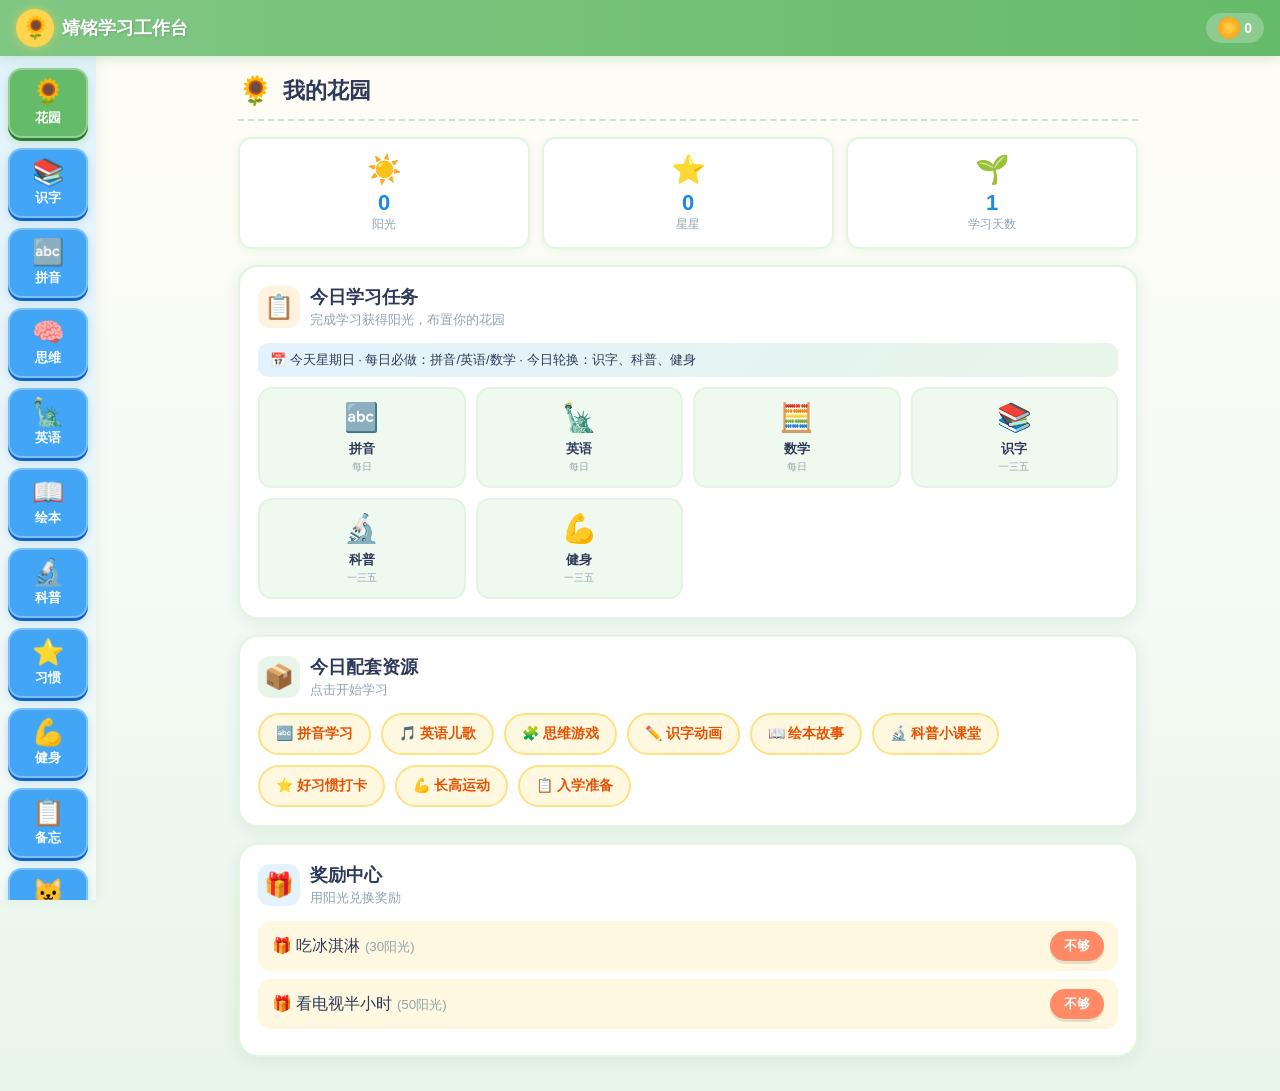
==== jingming-offline.html @ 9c5ff991 "Use user's cat photo for pet avatar and cute child-like voice" ====
<!DOCTYPE html>
<html lang="zh-CN">
<head>
    <meta charset="UTF-8">
    <meta name="viewport" content="width=device-width, initial-scale=1.0, maximum-scale=1.0, user-scalable=no">
    <meta name="apple-mobile-web-app-capable" content="yes">
    <meta name="apple-mobile-web-app-status-bar-style" content="default">
    <meta name="theme-color" content="#66BB6A">
    <meta name="apple-mobile-web-app-title" content="靖铭学习">
    <meta name="description" content="靖铭学习工作台 - 花园主题学习平台">
    <title>靖铭学习工作台 🌻</title>
    <link rel="icon" type="image/png" href="favicon.png">
    <link rel="apple-touch-icon" href="apple-touch-icon.png">
    <link rel="apple-touch-icon" sizes="180x180" href="apple-touch-icon.png">
    <link rel="apple-touch-icon" sizes="192x192" href="icon-192.png">
    <link rel="apple-touch-icon" sizes="512x512" href="icon-512.png">
    
    <style>/* ============================================
   靖铭学习工作台 v2.0 - 卡通花园风格
   ============================================ */

:root {
    --cream-bg: #FFFDF5;
    --soft-mint: #F0F9F0;
    --mint-card: #F5FBF5;
    --mint-dark: #E1F5E1;
    --sky-blue: #64B5F6;
    --btn-blue: #42A5F5;
    --btn-blue-dark: #1E88E5;
    --soft-blue: #E3F2FD;
    --sun-yellow: #FFD54F;
    --sun-orange: #FFB74D;
    --plant-green: #66BB6A;
    --plant-dark: #43A047;
    --coral: #FF8A65;
    --lavender: #AB47BC;
    --pet-pink: #F48FB1;
    --text-dark: #2E3A59;
    --text-medium: #5C6B8A;
    --text-light: #90A4AE;
    --border-dashed: #C8E6C9;
    --shadow-soft: 0 2px 8px rgba(46, 58, 89, 0.06);
    --shadow-card: 0 4px 16px rgba(46, 58, 89, 0.08);
    --radius-lg: 20px;
    --radius-md: 14px;
    --radius-sm: 10px;
}

* { margin: 0; padding: 0; box-sizing: border-box; }

body {
    font-family: 'Comic Sans MS', 'PingFang SC', 'Microsoft YaHei', sans-serif;
    background: linear-gradient(180deg, #FFFDF5 0%, #F5FBF5 50%, #E8F5E9 100%);
    color: var(--text-dark);
    min-height: 100vh;
    overflow-x: hidden;
}

/* 顶部栏 */
.top-bar {
    position: fixed;
    top: 0; left: 0; right: 0;
    height: 56px;
    background: linear-gradient(90deg, #81C784 0%, #66BB6A 100%);
    display: flex;
    align-items: center;
    justify-content: space-between;
    padding: 0 16px;
    z-index: 1000;
    box-shadow: 0 2px 12px rgba(102, 187, 106, 0.3);
}

.logo {
    display: flex;
    align-items: center;
    gap: 8px;
}

.logo-icon {
    width: 38px; height: 38px;
    background: var(--sun-yellow);
    border-radius: 50%;
    display: flex;
    align-items: center;
    justify-content: center;
    font-size: 22px;
    box-shadow: 0 0 10px rgba(255, 213, 79, 0.6);
}

.logo-text {
    color: white;
    font-size: 18px;
    font-weight: bold;
    text-shadow: 1px 1px 2px rgba(0,0,0,0.15);
}

.user-info {
    display: flex;
    align-items: center;
    gap: 10px;
}

.sun-counter {
    display: flex;
    align-items: center;
    gap: 4px;
    background: rgba(255,255,255,0.25);
    padding: 4px 12px;
    border-radius: 20px;
    color: white;
    font-size: 14px;
    font-weight: bold;
}

.sun-icon {
    width: 22px; height: 22px;
    background: radial-gradient(circle, #FFD54F, #FF8F00);
    border-radius: 50%;
}

/* 主布局 */
.main-container {
    display: flex;
    margin-top: 56px;
    min-height: calc(100vh - 56px);
}

/* 左侧导航栏 */
.sidebar {
    position: fixed;
    left: 0; top: 56px; bottom: 0;
    width: 90px;
    background: linear-gradient(180deg, #E3F2FD 0%, #F5FBF5 100%);
    padding: 12px 8px;
    overflow-y: auto;
    z-index: 900;
    display: flex;
    flex-direction: column;
    gap: 10px;
    box-shadow: 2px 0 12px rgba(0,0,0,0.05);
}

.nav-item {
    display: flex;
    flex-direction: column;
    align-items: center;
    justify-content: center;
    gap: 4px;
    padding: 10px 4px;
    background: var(--btn-blue);
    border-radius: var(--radius-md);
    color: white;
    font-size: 12px;
    font-weight: bold;
    cursor: pointer;
    transition: all 0.25s;
    box-shadow: 0 3px 0 #1565C0, 0 4px 8px rgba(30, 136, 229, 0.25);
    border: 2px solid rgba(255,255,255,0.3);
    min-height: 70px;
}

.nav-item:hover {
    transform: translateY(-2px);
    box-shadow: 0 5px 0 #1565C0, 0 6px 12px rgba(30, 136, 229, 0.3);
}

.nav-item.active {
    background: var(--plant-green);
    box-shadow: 0 3px 0 #2E7D32, 0 4px 8px rgba(102, 187, 106, 0.35);
}

.nav-item .nav-icon {
    font-size: 26px;
    line-height: 1;
}

.nav-badge {
    position: absolute;
    top: 4px; right: 4px;
    width: 18px; height: 18px;
    background: #EF5350;
    color: white;
    border-radius: 50%;
    font-size: 10px;
    display: flex;
    align-items: center;
    justify-content: center;
}

/* 内容区 */
.content-area {
    margin-left: 90px;
    flex: 1;
    padding: 16px;
    min-height: calc(100vh - 56px);
}

.content-section {
    display: none;
    animation: fadeIn 0.4s ease;
    max-width: 900px;
    margin: 0 auto;
}

.content-section.active { display: block; }

@keyframes fadeIn {
    from { opacity: 0; transform: translateY(10px); }
    to { opacity: 1; transform: translateY(0); }
}

/* 页面标题 */
.page-title {
    display: flex;
    align-items: center;
    gap: 10px;
    font-size: 22px;
    font-weight: bold;
    color: var(--text-dark);
    margin-bottom: 16px;
    padding-bottom: 12px;
    border-bottom: 2px dashed var(--border-dashed);
}

.page-title .icon {
    font-size: 28px;
}

/* 卡片 */
.card {
    background: white;
    border-radius: var(--radius-lg);
    padding: 18px;
    margin-bottom: 16px;
    box-shadow: var(--shadow-card);
    border: 2px solid var(--mint-dark);
}

.card-header {
    display: flex;
    align-items: center;
    gap: 10px;
    margin-bottom: 14px;
}

.card-icon {
    width: 42px; height: 42px;
    border-radius: 12px;
    display: flex;
    align-items: center;
    justify-content: center;
    font-size: 24px;
    flex-shrink: 0;
}

.card-title {
    font-size: 18px;
    font-weight: bold;
    color: var(--text-dark);
}

.card-subtitle {
    font-size: 13px;
    color: var(--text-light);
    margin-top: 2px;
}

/* 标签 */
.tag {
    display: inline-flex;
    align-items: center;
    gap: 4px;
    padding: 4px 12px;
    border-radius: 20px;
    font-size: 13px;
    font-weight: bold;
}

.tag-mint { background: var(--mint-dark); color: var(--plant-dark); }
.tag-blue { background: var(--soft-blue); color: var(--btn-blue-dark); }
.tag-yellow { background: #FFF3E0; color: #E65100; }
.tag-pink { background: #FCE4EC; color: #C2185B; }

/* 按钮 */
.btn {
    display: inline-flex;
    align-items: center;
    justify-content: center;
    gap: 6px;
    padding: 10px 20px;
    border: none;
    border-radius: 24px;
    font-size: 15px;
    font-weight: bold;
    cursor: pointer;
    transition: all 0.2s;
    box-shadow: 0 3px 0 rgba(0,0,0,0.1);
}

.btn:active { transform: translateY(2px); box-shadow: 0 1px 0 rgba(0,0,0,0.1); }

.btn-green { background: var(--plant-green); color: white; }
.btn-blue { background: var(--btn-blue); color: white; }
.btn-yellow { background: var(--sun-yellow); color: #5D4037; }
.btn-pink { background: var(--pet-pink); color: white; }
.btn-coral { background: var(--coral); color: white; }
.btn-purple { background: var(--lavender); color: white; }

/* 进度条 */
.progress-bar {
    width: 100%; height: 12px;
    background: #ECEFF1;
    border-radius: 6px;
    overflow: hidden;
}

.progress-fill {
    height: 100%;
    background: linear-gradient(90deg, var(--plant-green), var(--sun-yellow));
    border-radius: 6px;
    transition: width 0.5s ease;
}

/* 首页花园 */
.garden-stats {
    display: grid;
    grid-template-columns: repeat(3, 1fr);
    gap: 12px;
    margin-bottom: 16px;
}

.stat-card {
    background: white;
    border-radius: var(--radius-md);
    padding: 14px 8px;
    text-align: center;
    box-shadow: var(--shadow-soft);
    border: 2px solid var(--mint-dark);
}

.stat-icon { font-size: 28px; margin-bottom: 4px; }
.stat-value { font-size: 22px; font-weight: bold; color: var(--btn-blue-dark); }
.stat-label { font-size: 12px; color: var(--text-light); }

/* 每日任务卡片 */
.daily-tasks {
    display: grid;
    grid-template-columns: repeat(auto-fill, minmax(140px, 1fr));
    gap: 10px;
}

.task-chip {
    background: var(--soft-mint);
    border: 2px solid var(--mint-dark);
    border-radius: var(--radius-md);
    padding: 12px;
    text-align: center;
    cursor: pointer;
    transition: all 0.2s;
}

.task-chip:hover { transform: translateY(-2px); }
.task-chip.done { background: #E8F5E9; border-color: var(--plant-green); }
.task-chip .task-icon { font-size: 28px; margin-bottom: 6px; }
.task-chip .task-name { font-size: 13px; font-weight: bold; color: var(--text-dark); }
.task-chip .task-schedule { font-size: 10px; color: var(--text-light); margin-top: 2px; }

/* 科普模块 */
.science-card {
    background: linear-gradient(135deg, #F5FBF5 0%, #E8F5E9 100%);
    border: 2px dashed var(--border-dashed);
    border-radius: var(--radius-lg);
    padding: 20px;
    text-align: center;
}

.science-icon { font-size: 64px; margin-bottom: 10px; }
.science-title { font-size: 22px; font-weight: bold; color: var(--text-dark); margin-bottom: 12px; }
.science-content { font-size: 16px; line-height: 1.8; color: var(--text-medium); margin-bottom: 16px; }
.science-question { font-size: 17px; font-weight: bold; color: var(--text-dark); margin-bottom: 12px; }

.science-options {
    display: flex;
    flex-wrap: wrap;
    gap: 10px;
    justify-content: center;
    margin-bottom: 16px;
}

.science-option {
    padding: 10px 20px;
    background: white;
    border: 2px solid var(--mint-dark);
    border-radius: 24px;
    font-size: 15px;
    cursor: pointer;
    transition: all 0.2s;
}

.science-option:hover { background: var(--soft-mint); }
.science-option.correct { background: var(--plant-green); color: white; border-color: var(--plant-green); }
.science-option.wrong { background: #EF5350; color: white; border-color: #EF5350; }

/* 习惯模块 */
.habit-card {
    background: white;
    border-radius: var(--radius-lg);
    padding: 16px;
    margin-bottom: 14px;
    box-shadow: var(--shadow-soft);
    border: 2px solid #FCE4EC;
}

.habit-header {
    display: flex;
    align-items: center;
    justify-content: space-between;
    margin-bottom: 8px;
}

.habit-title-row {
    display: flex;
    align-items: center;
    gap: 10px;
}

.habit-icon { font-size: 28px; }
.habit-title { font-size: 18px; font-weight: bold; color: var(--text-dark); }
.habit-desc { font-size: 14px; color: var(--text-medium); margin-bottom: 4px; }
.habit-subdesc { font-size: 12px; color: var(--text-light); margin-bottom: 12px; }

.habit-item {
    background: #FFF0F5;
    border-radius: var(--radius-md);
    padding: 12px;
    margin-bottom: 10px;
    display: flex;
    align-items: center;
    justify-content: space-between;
}

.habit-item-name {
    display: flex;
    align-items: center;
    gap: 8px;
    font-size: 15px;
    font-weight: bold;
    color: #AD1457;
}

.habit-check {
    display: flex;
    gap: 8px;
}

.habit-btn {
    padding: 6px 16px;
    border-radius: 20px;
    border: 2px solid #F48FB1;
    background: white;
    color: #C2185B;
    font-size: 14px;
    font-weight: bold;
    cursor: pointer;
    transition: all 0.2s;
}

.habit-btn:hover { background: #FCE4EC; }
.habit-btn.done { background: var(--plant-green); color: white; border-color: var(--plant-green); }

/* 绘本模块 */
.picturebook-list {
    display: grid;
    grid-template-columns: repeat(auto-fill, minmax(140px, 1fr));
    gap: 12px;
}

.book-card {
    background: linear-gradient(135deg, #FFF8E1 0%, #FFECB3 100%);
    border: 2px solid #FFE082;
    border-radius: var(--radius-md);
    padding: 16px 12px;
    text-align: center;
    cursor: pointer;
    transition: all 0.2s;
}

.book-card:hover { transform: translateY(-4px); box-shadow: var(--shadow-card); }
.book-card .book-icon { font-size: 42px; margin-bottom: 8px; }
.book-card .book-title { font-size: 15px; font-weight: bold; color: #E65100; }

.book-reader {
    background: #FFFDE7;
    border: 2px solid #FFF59D;
    border-radius: var(--radius-lg);
    padding: 20px;
}

.book-page {
    min-height: 180px;
    font-size: 18px;
    line-height: 2;
    color: var(--text-dark);
    margin-bottom: 16px;
    text-align: center;
}

.book-controls {
    display: flex;
    justify-content: center;
    gap: 12px;
}

/* 英语模块 */
.english-themes {
    display: flex;
    gap: 8px;
    overflow-x: auto;
    padding-bottom: 8px;
    margin-bottom: 16px;
}

.english-theme-btn {
    flex-shrink: 0;
    padding: 8px 16px;
    border-radius: 24px;
    border: 2px solid var(--mint-dark);
    background: white;
    font-size: 14px;
    font-weight: bold;
    cursor: pointer;
    transition: all 0.2s;
}

.english-theme-btn.active {
    background: var(--btn-blue);
    color: white;
    border-color: var(--btn-blue);
}

.english-words {
    display: grid;
    grid-template-columns: repeat(auto-fill, minmax(150px, 1fr));
    gap: 12px;
}

.english-word-card {
    background: white;
    border-radius: var(--radius-md);
    padding: 16px;
    text-align: center;
    cursor: pointer;
    transition: all 0.2s;
    border: 2px solid var(--mint-dark);
}

.english-word-card:hover { transform: scale(1.03); box-shadow: var(--shadow-card); }
.english-word-card .word-icon { font-size: 42px; margin-bottom: 6px; }
.english-word-card .word-en { font-size: 20px; font-weight: bold; color: var(--btn-blue-dark); }
.english-word-card .word-cn { font-size: 13px; color: var(--text-medium); }
.english-word-card .word-sentence { font-size: 12px; color: var(--text-light); margin-top: 6px; }

/* 电子宠物 */
.pet-container {
    text-align: center;
    background: linear-gradient(135deg, #FFF0F5 0%, #FCE4EC 100%);
    border-radius: var(--radius-lg);
    padding: 24px;
    border: 2px solid #F48FB1;
}

.pet-stage {
    position: relative;
    display: flex;
    flex-direction: column;
    align-items: center;
}

.pet-avatar {
    width: 180px;
    height: 180px;
    position: relative;
    display: flex;
    align-items: center;
    justify-content: center;
    margin-bottom: 8px;
    animation: petBounce 2s ease infinite;
}

/* 睡觉态取消基础弹跳 */
.pet-avatar.pet-state--sleep {
    animation: none;
}

.cat-img {
    width: 100%;
    height: 100%;
    object-fit: cover;
    border-radius: 50%;
    background: white;
    box-shadow: 0 6px 18px rgba(0,0,0,0.12);
    user-select: none;
    -webkit-user-drag: none;
}

/* 基础眨眼 */
@keyframes catBlink {
    0%, 90%, 100% { transform: scaleY(1); }
    93%, 97% { transform: scaleY(0.1); }
}
/* 喂食态 */
.pet-state--feed .cat-img { animation: catFeedHead 0.6s ease; }
@keyframes catFeedHead {
    0%, 100% { transform: rotate(0deg) translateY(0); }
    50% { transform: rotate(-3deg) translateY(3px); }
}
@keyframes foodFloat {
    0% { transform: translate(0, 0) scale(1); opacity: 1; }
    70% { transform: translate(-40px, 30px) scale(0.8); opacity: 1; }
    100% { transform: translate(-50px, 40px) scale(0.3); opacity: 0; }
}
.effect-food {
    position: absolute;
    font-size: 28px;
    top: 20%; right: 15%;
    animation: foodFloat 1.5s ease-out forwards;
    z-index: 10;
}

/* 玩耍态 */
.pet-state--play .cat-img { animation: catPlayWiggle 0.5s ease-in-out infinite; }
@keyframes catPlayWiggle {
    0%, 100% { transform: rotate(-5deg) translateY(0); }
    25% { transform: rotate(0deg) translateY(-12px); }
    50% { transform: rotate(5deg) translateY(0); }
    75% { transform: rotate(0deg) translateY(-12px); }
}
@keyframes ballBounce {
    0%, 100% { transform: translateY(0); }
    50% { transform: translateY(-25px); }
}
.effect-ball {
    position: absolute;
    font-size: 32px;
    top: -5%; left: 50%;
    transform: translateX(-50%);
    animation: ballBounce 0.5s ease-in-out infinite;
    z-index: 10;
}

/* 睡觉态 */
.pet-state--sleep .cat-img {
    animation: catSleepBreath 3s ease-in-out infinite;
}
@keyframes catSleepBreath {
    0%, 100% { transform: translateY(5px) scale(1); }
    50% { transform: translateY(5px) scale(1.03); }
}
@keyframes zzFloat {
    0% { transform: translate(0, 0) scale(0.8); opacity: 0.8; }
    100% { transform: translate(20px, -50px) scale(1.4); opacity: 0; }
}
.effect-zzz {
    position: absolute;
    font-size: 24px;
    top: 10%; left: 55%;
    animation: zzFloat 2s ease-out infinite;
    z-index: 10;
}

/* 洗澡态 */
.pet-state--bath .cat-img { animation: catBathShake 1s ease-in-out infinite; }
@keyframes catBathShake {
    0%, 100% { transform: rotate(-2deg); }
    50% { transform: rotate(2deg); }
}
@keyframes bubbleRise {
    0% { transform: translateY(0) scale(0.5); opacity: 0; }
    20% { opacity: 0.8; }
    100% { transform: translateY(-80px) scale(1); opacity: 0; }
}
.effect-bubble {
    position: absolute;
    bottom: 20%;
    border-radius: 50%;
    background: rgba(255, 255, 255, 0.6);
    border: 2px solid rgba(100, 181, 246, 0.4);
    animation: bubbleRise 2s ease-out infinite;
    z-index: 10;
}

/* 抚摸态 */
.pet-state--pet .cat-img { animation: catPetLean 0.8s ease-in-out; }
@keyframes catPetLean {
    0%, 100% { transform: rotate(0deg); }
    50% { transform: rotate(5deg); }
}
@keyframes handPet {
    0% { transform: translateY(-30px); opacity: 0; }
    30% { transform: translateY(0); opacity: 1; }
    60% { transform: translateY(-5px); }
    100% { transform: translateY(-30px); opacity: 0; }
}
.effect-hand {
    position: absolute;
    font-size: 30px;
    top: -5%; left: 45%;
    animation: handPet 1.2s ease-in-out;
    z-index: 10;
}
@keyframes heartFloat {
    0% { transform: translate(0, 0) scale(0.5); opacity: 0; }
    30% { opacity: 1; }
    100% { transform: translate(-15px, -50px) scale(1.2); opacity: 0; }
}
.effect-heart {
    position: absolute;
    font-size: 20px;
    top: 15%; left: 50%;
    animation: heartFloat 1.5s ease-out forwards;
    z-index: 10;
}

/* 特效层 */
.pet-effect-layer {
    position: absolute;
    top: 0; left: 0;
    width: 100%; height: 100%;
    pointer-events: none;
    overflow: visible;
}

@keyframes petBounce {
    0%, 100% { transform: translateY(0); }
    50% { transform: translateY(-10px); }
}

.pet-name {
    font-size: 22px;
    font-weight: bold;
    color: var(--text-dark);
    margin-bottom: 4px;
}

.pet-level {
    font-size: 14px;
    color: var(--text-medium);
    margin-bottom: 16px;
}

.pet-stats {
    display: grid;
    grid-template-columns: repeat(2, 1fr);
    gap: 10px;
    margin-bottom: 20px;
}

.pet-stat {
    background: white;
    border-radius: var(--radius-md);
    padding: 10px;
}

.pet-stat-name { font-size: 12px; color: var(--text-light); }
.pet-stat-value { font-size: 16px; font-weight: bold; color: var(--text-dark); }
.pet-stat-bar {
    height: 8px;
    background: #ECEFF1;
    border-radius: 4px;
    margin-top: 4px;
    overflow: hidden;
}
.pet-stat-fill { height: 100%; border-radius: 4px; transition: width 0.3s; }

.pet-actions {
    display: grid;
    grid-template-columns: repeat(5, 1fr);
    gap: 8px;
}

.pet-action {
    background: white;
    border: 2px solid #F48FB1;
    border-radius: var(--radius-md);
    padding: 10px 4px;
    cursor: pointer;
    transition: all 0.2s;
}

.pet-action:hover { background: #FCE4EC; }
.pet-action .action-icon { font-size: 26px; margin-bottom: 4px; }
.pet-action .action-name { font-size: 12px; font-weight: bold; color: #AD1457; }

/* 识字 */
.hanzi-grid {
    display: grid;
    grid-template-columns: repeat(auto-fill, minmax(100px, 1fr));
    gap: 12px;
}

.hanzi-card {
    background: linear-gradient(135deg, white 0%, #E3F2FD 100%);
    border: 2px solid var(--soft-blue);
    border-radius: var(--radius-md);
    padding: 14px 10px;
    text-align: center;
    cursor: pointer;
    transition: all 0.2s;
}

.hanzi-card:hover { transform: translateY(-3px); box-shadow: var(--shadow-card); }
.hanzi-card.learned { border-color: var(--plant-green); background: #E8F5E9; }
.hanzi-char { font-size: 40px; font-weight: bold; color: var(--btn-blue-dark); margin-bottom: 4px; }
.hanzi-pinyin { font-size: 13px; color: var(--text-medium); }
.hanzi-meaning { font-size: 11px; color: var(--text-light); margin-top: 2px; }

/* 数学题 */
.math-question {
    background: var(--soft-mint);
    border-radius: var(--radius-md);
    padding: 14px;
    margin-bottom: 10px;
    display: flex;
    align-items: center;
    gap: 12px;
}

.math-expression { font-size: 22px; font-weight: bold; color: var(--text-dark); flex: 1; }
.math-input {
    width: 70px;
    padding: 8px;
    border: 2px solid var(--mint-dark);
    border-radius: 8px;
    font-size: 18px;
    text-align: center;
}

/* 拼音 */
.pinyin-grid {
    display: grid;
    grid-template-columns: repeat(auto-fill, minmax(80px, 1fr));
    gap: 10px;
}

.pinyin-card {
    background: var(--soft-mint);
    border: 2px solid var(--mint-dark);
    border-radius: var(--radius-md);
    padding: 12px;
    text-align: center;
    cursor: pointer;
    transition: all 0.2s;
}

.pinyin-card:hover { transform: scale(1.05); }
.pinyin-card.focus { background: #FFCDD2; border-color: #E57373; }
.pinyin-char { font-size: 24px; font-weight: bold; color: var(--plant-dark); }
.pinyin-type { font-size: 11px; color: var(--text-light); }

/* 错题 */
.wrong-card {
    background: #FFEBEE;
    border-left: 4px solid #EF5350;
    border-radius: var(--radius-md);
    padding: 14px;
    margin-bottom: 10px;
}

/* 打卡日历 */
.calendar-grid {
    display: grid;
    grid-template-columns: repeat(7, 1fr);
    gap: 6px;
}

.calendar-day {
    aspect-ratio: 1;
    display: flex;
    align-items: center;
    justify-content: center;
    border-radius: 8px;
    font-size: 13px;
    cursor: pointer;
    background: white;
    border: 1px solid var(--mint-dark);
}

.calendar-day.checked { background: var(--plant-green); color: white; }
.calendar-day.missed { background: #FFEBEE; color: #EF5350; }
.calendar-day.today { border: 2px solid var(--btn-blue); }

/* 资源按钮 */
.resource-grid {
    display: flex;
    flex-wrap: wrap;
    gap: 10px;
}

.resource-btn {
    display: inline-flex;
    align-items: center;
    gap: 6px;
    padding: 10px 16px;
    background: #FFF8E1;
    border: 2px solid #FFE082;
    border-radius: 24px;
    font-size: 14px;
    font-weight: bold;
    color: #E65100;
    cursor: pointer;
    transition: all 0.2s;
}

.resource-btn:hover { background: #FFECB3; }

/* 底部控制栏 */
.bottom-controls {
    display: flex;
    flex-wrap: wrap;
    gap: 10px;
    justify-content: center;
    margin-top: 16px;
}

.control-btn {
    padding: 10px 18px;
    border-radius: 24px;
    border: 2px solid var(--mint-dark);
    background: white;
    font-size: 14px;
    font-weight: bold;
    cursor: pointer;
    transition: all 0.2s;
}

.control-btn:hover { background: var(--soft-mint); }

/* Toast */
.toast {
    position: fixed;
    bottom: 24px; left: 50%;
    transform: translateX(-50%) translateY(100px);
    background: var(--btn-blue);
    color: white;
    padding: 12px 28px;
    border-radius: 24px;
    font-weight: bold;
    box-shadow: 0 4px 16px rgba(0,0,0,0.15);
    opacity: 0;
    transition: all 0.3s;
    z-index: 9999;
}

.toast.show { transform: translateX(-50%) translateY(0); opacity: 1; }

/* 模态框 */
.modal-overlay {
    position: fixed; inset: 0;
    background: rgba(0,0,0,0.5);
    display: none; align-items: center; justify-content: center;
    z-index: 2000;
}

.modal-overlay.show { display: flex; }

.modal-content {
    background: white;
    border-radius: var(--radius-lg);
    padding: 28px;
    max-width: 320px;
    width: 90%;
    text-align: center;
}

/* 响应式 */
@media (max-width: 768px) {
    .sidebar { width: 72px; padding: 10px 6px; }
    .nav-item { min-height: 62px; padding: 8px 2px; font-size: 11px; }
    .nav-item .nav-icon { font-size: 22px; }
    .content-area { margin-left: 72px; padding: 12px; }
    .pet-avatar { width: 140px; height: 140px; }
    .pet-actions { grid-template-columns: repeat(5, 1fr); }
    .garden-stats { grid-template-columns: repeat(3, 1fr); }
    .hanzi-grid { grid-template-columns: repeat(3, 1fr); }
}

/* ==================== 平板适配 (iPad mini 等) ==================== */
/* 平板竖屏 768px~1024px */
@media (min-width: 769px) and (max-width: 1024px) {
    .sidebar { width: 88px; padding: 10px 4px; }
    .nav-item { min-height: 66px; padding: 8px 2px; font-size: 12px; }
    .nav-item .nav-icon { font-size: 24px; }
    .content-area { margin-left: 88px; padding: 16px; }
    .top-bar { padding: 0 16px; }
    .logo-text { font-size: 20px; }
    /* 内容卡片在平板上可以更宽 */
    .hanzi-grid { grid-template-columns: repeat(5, 1fr); }
    .pinyin-grid { grid-template-columns: repeat(6, 1fr); }
    .english-words { grid-template-columns: repeat(3, 1fr); }
    .daily-tasks { grid-template-columns: repeat(3, 1fr); }
    .resource-grid { grid-template-columns: repeat(3, 1fr); }
    .picturebook-list { grid-template-columns: repeat(3, 1fr); }
    .pet-avatar { width: 170px; height: 170px; }
    .pet-stats { grid-template-columns: repeat(4, 1fr); }
    .pet-actions { grid-template-columns: repeat(5, 1fr); }
    .garden-stats { grid-template-columns: repeat(3, 1fr); }
}

/* 平板横屏 1025px~1366px, 高度≥768px */
@media (min-width: 1025px) and (max-width: 1366px) {
    .sidebar { width: 96px; }
    .nav-item { min-height: 70px; font-size: 13px; }
    .nav-item .nav-icon { font-size: 26px; }
    .content-area { margin-left: 96px; padding: 18px; }
    .hanzi-grid { grid-template-columns: repeat(6, 1fr); }
    .pinyin-grid { grid-template-columns: repeat(8, 1fr); }
    .english-words { grid-template-columns: repeat(4, 1fr); }
    .daily-tasks { grid-template-columns: repeat(4, 1fr); }
    .resource-grid { grid-template-columns: repeat(3, 1fr); }
    .picturebook-list { grid-template-columns: repeat(4, 1fr); }
    .pet-avatar { width: 190px; height: 190px; }
    .pet-stats { grid-template-columns: repeat(4, 1fr); }
    .pet-actions { grid-template-columns: repeat(5, 1fr); }
}

/* 平板横屏特殊：高度<500px（如iPad mini分屏模式） */
@media (max-width: 1024px) and (orientation: landscape) and (max-height: 500px) {
    .sidebar {
        width: 100%; height: 56px;
        top: 56px; left: 0; right: 0; bottom: auto;
        flex-direction: row;
        overflow-x: auto;
        padding: 4px 6px;
    }
    .nav-item { min-width: 64px; min-height: 44px; flex-direction: column; font-size: 10px; }
    .nav-item .nav-icon { font-size: 20px; }
    .content-area { margin-left: 0; margin-top: 56px; padding: 10px; }
    .pet-avatar { width: 120px; height: 120px; }
}

/* 横屏优化 */
@media (max-width: 900px) and (orientation: landscape) and (max-height: 500px) {
    .sidebar {
        width: 100%; height: 60px;
        top: 56px; left: 0; right: 0; bottom: auto;
        flex-direction: row;
        overflow-x: auto;
        padding: 6px;
    }
    .nav-item { min-width: 70px; min-height: 48px; flex-direction: column; }
    .content-area { margin-left: 0; margin-top: 60px; }
}

/* ==================== 健身饮食 ==================== */
.fitness-card {
    display: flex;
    align-items: center;
    gap: 12px;
    padding: 12px;
    margin-bottom: 8px;
    background: white;
    border-radius: 14px;
    border: 2px solid var(--mint-border, #C8E6C9);
    transition: transform .2s;
}
.fitness-card:hover { transform: scale(1.02); }
.fitness-icon {
    width: 48px; height: 48px;
    display: flex; align-items: center; justify-content: center;
    font-size: 28px;
    border-radius: 14px;
    flex-shrink: 0;
}
.fitness-info { flex: 1; }
.fitness-name { font-size: 16px; font-weight: bold; color: var(--text-dark); }
.fitness-detail { font-size: 13px; color: var(--text-medium); margin-top: 2px; }

.food-card {
    display: flex;
    align-items: center;
    gap: 12px;
    padding: 12px;
    margin-bottom: 8px;
    background: white;
    border-radius: 14px;
    border: 2px solid #FFE0B2;
    transition: transform .2s;
}
.food-card:hover { transform: scale(1.02); }
.food-icon {
    width: 48px; height: 48px;
    display: flex; align-items: center; justify-content: center;
    font-size: 28px;
    background: #FFF3E0;
    border-radius: 14px;
    flex-shrink: 0;
}
.food-info { flex: 1; }
.food-name { font-size: 16px; font-weight: bold; color: var(--text-dark); }
.food-desc { font-size: 13px; color: var(--text-medium); margin-top: 2px; }

/* ==================== 备忘录 ==================== */
.memo-progress-bar {
    width: 100%;
    height: 6px;
    background: #E0E0E0;
    border-radius: 3px;
    margin: 8px 0;
    overflow: hidden;
}
.memo-progress-fill {
    height: 100%;
    background: linear-gradient(90deg, #66BB6A, #FFD54F);
    border-radius: 3px;
    transition: width .3s;
}
.memo-item {
    display: flex;
    align-items: center;
    gap: 10px;
    padding: 10px 12px;
    margin-bottom: 6px;
    background: #FAFAFA;
    border-radius: 10px;
    border: 1px solid #E0E0E0;
    cursor: pointer;
    transition: all .2s;
}
.memo-item:hover { background: #F5F5F5; }
.memo-item.done { background: #E8F5E9; border-color: #A5D6A7; }
.memo-check { font-size: 22px; flex-shrink: 0; }
.memo-text { font-size: 14px; color: var(--text-dark); }
.memo-text-done { text-decoration: line-through; color: var(--text-light); }
</style>
</head>
<body>

<!-- 顶部栏 -->
<div class="top-bar">
    <div class="logo">
        <div class="logo-icon">🌻</div>
        <div class="logo-text">靖铭学习工作台</div>
    </div>
    <div class="user-info">
        <div class="sun-counter">
            <div class="sun-icon"></div>
            <span id="sunCount">0</span>
        </div>
    </div>
</div>

<div class="main-container">
    <!-- 左侧导航 -->
    <div class="sidebar" id="sidebar"></div>

    <!-- 内容区 -->
    <div class="content-area">

        <!-- 花园首页 -->
        <div class="content-section active" id="section-home">
            <div class="page-title"><span class="icon">🌻</span> 我的花园</div>
            <div class="garden-stats">
                <div class="stat-card"><div class="stat-icon">☀️</div><div class="stat-value" id="homeSun">0</div><div class="stat-label">阳光</div></div>
                <div class="stat-card"><div class="stat-icon">⭐</div><div class="stat-value" id="homeStar">0</div><div class="stat-label">星星</div></div>
                <div class="stat-card"><div class="stat-icon">🌱</div><div class="stat-value" id="homeDay">1</div><div class="stat-label">学习天数</div></div>
            </div>
            <div class="card">
                <div class="card-header">
                    <div class="card-icon" style="background:#FFF3E0;">📋</div>
                    <div><div class="card-title">今日学习任务</div><div class="card-subtitle">完成学习获得阳光，布置你的花园</div></div>
                </div>
                <div id="scheduleNote" style="margin-bottom:10px;padding:8px 12px;background:linear-gradient(135deg,#E3F2FD,#E8F5E9);border-radius:10px;font-size:13px;color:var(--text-dark);font-weight:500;"></div>
                <div class="daily-tasks" id="dailyTasks"></div>
            </div>
            <div class="card">
                <div class="card-header">
                    <div class="card-icon" style="background:#E8F5E9;">📦</div>
                    <div><div class="card-title">今日配套资源</div><div class="card-subtitle">点击开始学习</div></div>
                </div>
                <div class="resource-grid">
                    <div class="resource-btn" onclick="App.goto('pinyin')">🔤 拼音学习</div>
                    <div class="resource-btn" onclick="App.goto('english')">🎵 英语儿歌</div>
                    <div class="resource-btn" onclick="App.goto('thinking')">🧩 思维游戏</div>
                    <div class="resource-btn" onclick="App.goto('hanzi')">✏️ 识字动画</div>
                    <div class="resource-btn" onclick="App.goto('picturebook')">📖 绘本故事</div>
                    <div class="resource-btn" onclick="App.goto('science')">🔬 科普小课堂</div>
                    <div class="resource-btn" onclick="App.goto('habit')">⭐ 好习惯打卡</div>
                    <div class="resource-btn" onclick="App.goto('fitness')">💪 长高运动</div>
                    <div class="resource-btn" onclick="App.goto('memo')">📋 入学准备</div>
                </div>
            </div>
            <div class="card">
                <div class="card-header">
                    <div class="card-icon" style="background:#E3F2FD;">🎁</div>
                    <div><div class="card-title">奖励中心</div><div class="card-subtitle">用阳光兑换奖励</div></div>
                </div>
                <div id="homeRewards"></div>
            </div>
        </div>

        <!-- 识字 -->
        <div class="content-section" id="section-hanzi">
            <div class="page-title"><span class="icon">📚</span> 识字学习</div>
            <div class="card">
                <div class="card-header">
                    <div class="card-icon" style="background:#E3F2FD;">📝</div>
                    <div><div class="card-title">每日识字</div><div class="card-subtitle">点击汉字听发音，学会更多汉字</div></div>
                </div>
                <div style="margin-bottom:12px;">
                    <div style="display:flex;justify-content:space-between;font-size:13px;color:var(--text-medium);margin-bottom:6px;">
                        <span>学习进度</span><span id="hanziProgressText">0 / 300 字</span>
                    </div>
                    <div class="progress-bar"><div class="progress-fill" id="hanziProgress" style="width:0%"></div></div>
                </div>
                <div id="daySelector" style="display:flex;flex-wrap:wrap;gap:6px;margin-bottom:12px;"></div>
                <div class="hanzi-grid" id="hanziGrid"></div>
            </div>
        </div>

        <!-- 数学思维 -->
        <div class="content-section" id="section-thinking">
            <div class="page-title"><span class="icon">🧠</span> 思维训练</div>
            <div class="card">
                <div class="card-header"><div class="card-icon" style="background:#E3F2FD;">➕</div><div><div class="card-title">加减法练习</div><div class="card-subtitle">算得又快又准</div></div></div>
                <div id="mathAddition"></div>
            </div>
            <div class="card">
                <div class="card-header"><div class="card-icon" style="background:#E8F5E9;">✖️</div><div><div class="card-title">99乘法表</div><div class="card-subtitle">熟练掌握乘法</div></div></div>
                <div id="mathMul99"></div>
            </div>
            <div class="card">
                <div class="card-header"><div class="card-icon" style="background:#F3E5F5;">💡</div><div><div class="card-title">思维拓展题</div><div class="card-subtitle">找规律、逻辑推理</div></div></div>
                <div id="puzzleList"></div>
            </div>
            <div style="text-align:center;margin-bottom:16px;"><button class="btn btn-blue" onclick="App.refreshMath()">🔄 换一批题目</button></div>
        </div>

        <!-- 英语 -->
        <div class="content-section" id="section-english">
            <div class="page-title"><span class="icon">🗽</span> 英语学习</div>
            <div class="card">
                <div class="card-header"><div class="card-icon" style="background:#E3F2FD;">🎨</div><div><div class="card-title">主题单词</div><div class="card-subtitle">点击单词听发音</div></div></div>
                <div class="english-themes" id="englishThemes"></div>
                <div class="english-words" id="englishWords"></div>
            </div>
        </div>

        <!-- 习惯 -->
        <div class="content-section" id="section-habit">
            <div class="page-title"><span class="icon">⭐</span> 好习惯小卫士</div>
            <div id="habitList"></div>
        </div>

        <!-- 绘本 -->
        <div class="content-section" id="section-picturebook">
            <div class="page-title"><span class="icon">📖</span> 绘本故事</div>
            <div class="card">
                <div class="card-header"><div class="card-icon" style="background:#FFF8E1;">📚</div><div><div class="card-title">选择绘本</div><div class="card-subtitle">点击绘本开始阅读</div></div></div>
                <div class="picturebook-list" id="picturebookList"></div>
            </div>
            <div class="book-reader" id="bookReader" style="display:none;">
                <div style="font-size:18px;font-weight:bold;margin-bottom:12px;text-align:center;" id="readerTitle"></div>
                <div class="book-page" id="readerPage"></div>
                <div class="book-controls">
                    <button class="btn btn-blue" onclick="App.prevPage()">⬅️ 上一页</button>
                    <button class="btn btn-green" onclick="App.speakBook()">🔊 听故事</button>
                    <button class="btn btn-yellow" onclick="App.nextPage()">下一页 ➡️</button>
                </div>
                <div style="text-align:center;margin-top:12px;"><button class="btn btn-coral" onclick="App.closeBook()">📚 返回绘本列表</button></div>
            </div>
        </div>

        <!-- 科普 -->
        <div class="content-section" id="section-science">
            <div class="page-title"><span class="icon">🔬</span> 每日科普小课堂</div>
            <div class="science-card" id="scienceCard"></div>
            <div class="bottom-controls">
                <button class="control-btn btn-green" onclick="App.completeScience()">✅ 完成</button>
                <button class="control-btn btn-blue" onclick="App.speakScience()">🔊 听科普</button>
                <button class="control-btn btn-yellow" onclick="App.nextScience()">🔄 换一个</button>
            </div>
        </div>

        <!-- 拼音 -->
        <div class="content-section" id="section-pinyin">
            <div class="page-title"><span class="icon">🔤</span> 拼音学习</div>
            <div class="card"><div class="card-header"><div class="card-icon" style="background:#E3F2FD;">📢</div><div><div class="card-title">声母（23个）</div><div class="card-subtitle">点击听发音</div></div></div><div class="pinyin-grid" id="pinyinShengmu"></div></div>
            <div class="card"><div class="card-header"><div class="card-icon" style="background:#E3F2FD;">🔊</div><div><div class="card-title">单韵母（6个）</div><div class="card-subtitle">a o e i u ü</div></div></div><div class="pinyin-grid" id="pinyinDanmu"></div></div>
            <div class="card"><div class="card-header"><div class="card-icon" style="background:#FFCDD2;">⭐</div><div><div class="card-title">复韵母（重点学习）</div><div class="card-subtitle">ai ei ui ao ou iu ie üe er</div></div></div><div class="pinyin-grid" id="pinyinFu"></div></div>
            <div class="card"><div class="card-header"><div class="card-icon" style="background:#E3F2FD;">👃</div><div><div class="card-title">鼻韵母</div><div class="card-subtitle">前鼻音 & 后鼻音</div></div></div><div class="pinyin-grid" id="pinyinBi"></div></div>
        </div>

        <!-- 健身饮食 -->
        <div class="content-section" id="section-fitness">
            <div class="page-title"><span class="icon">💪</span> 健康成长</div>
            <div class="card">
                <div class="card-header"><div class="card-icon" style="background:#E8F5E9;">🏃</div><div><div class="card-title">长高运动计划</div><div class="card-subtitle">每天坚持运动，促进骨骼生长</div></div></div>
                <div id="exerciseList"></div>
            </div>
            <div class="card">
                <div class="card-header"><div class="card-icon" style="background:#FFF3E0;">🥗</div><div><div class="card-title">长高食物推荐</div><div class="card-subtitle">营养均衡，吃得健康长得高</div></div></div>
                <div id="foodList"></div>
            </div>
            <div class="card" style="background:linear-gradient(135deg,#E8F5E9,#FFF8E1);border:2px dashed #A5D6A7;">
                <div class="card-title" style="margin-bottom:8px;">📏 身高小贴士</div>
                <div style="font-size:14px;color:var(--text-medium);line-height:1.8;">
                    • 保证充足睡眠（晚上8:30前入睡，生长激素分泌高峰在夜间）<br>
                    • 每天运动30分钟以上（跳绳、摸高跳最有效）<br>
                    • 多喝牛奶、多吃含钙食物<br>
                    • 保持愉快心情，快乐才能长高高！<br>
                    • 定期测量身高体重，记录成长曲线
                </div>
            </div>
        </div>

        <!-- 备忘录 -->
        <div class="content-section" id="section-memo">
            <div class="page-title"><span class="icon">📋</span> 一年级入学准备</div>
            <div class="card" style="background:linear-gradient(135deg,#FFF8E1,#E3F2FD);border:2px dashed #FFB74D;margin-bottom:16px;">
                <div style="font-size:16px;font-weight:bold;color:var(--text-dark);margin-bottom:4px;">🎒 一年级入学准备清单</div>
                <div style="font-size:13px;color:var(--text-medium);">逐项打勾确认，做好入学准备！已勾选：<span id="memoProgress" style="font-weight:bold;color:var(--plant-green);">0</span> 项</div>
            </div>
            <div id="memoList"></div>
        </div>

        <!-- 电子宠物 -->
        <div class="content-section" id="section-pet">
            <div class="page-title"><span class="icon">🐱</span> 我的电子宠物</div>
            <div class="pet-container" id="petContainer"></div>
        </div>

        <!-- 错题 -->
        <div class="content-section" id="section-wrong">
            <div class="page-title"><span class="icon">📝</span> 错题本</div>
            <div id="wrongList"></div>
        </div>

    </div>
</div>

<!-- Toast -->
<div class="toast" id="toast"></div>

<!-- 奖励弹窗 -->
<div class="modal-overlay" id="rewardModal">
    <div class="modal-content">
        <div style="font-size:48px;margin-bottom:8px;" id="rewardModalIcon">🎉</div>
        <div style="font-size:20px;font-weight:bold;color:var(--text-dark);margin-bottom:8px;">恭喜获得奖励！</div>
        <div style="color:var(--text-medium);margin-bottom:20px;" id="rewardModalMsg"></div>
        <button class="btn btn-yellow" onclick="App.closeRewardModal()">太棒了！</button>
    </div>
</div>

<script>// ============================================
// 靖铭学习工作台 v2.0 - 数据文件
// ============================================

// 导航菜单
const NAV_ITEMS = [
    {id:'home', name:'花园', icon:'🌻', color:'#42A5F5'},
    {id:'hanzi', name:'识字', icon:'📚', color:'#42A5F5'},
    {id:'pinyin', name:'拼音', icon:'🔤', color:'#7E57C2'},
    {id:'thinking', name:'思维', icon:'🧠', color:'#42A5F5'},
    {id:'english', name:'英语', icon:'🗽', color:'#42A5F5'},
    {id:'picturebook', name:'绘本', icon:'📖', color:'#42A5F5'},
    {id:'science', name:'科普', icon:'🔬', color:'#66BB6A'},
    {id:'habit', name:'习惯', icon:'⭐', color:'#AB47BC'},
    {id:'fitness', name:'健身', icon:'💪', color:'#EF5350'},
    {id:'memo', name:'备忘', icon:'📋', color:'#FF7043'},
    {id:'pet', name:'宠物', icon:'🐱', color:'#42A5F5'},
    {id:'wrong', name:'错题', icon:'📝', color:'#42A5F5'},
];

// 每日科普
const SCIENCE_DATA = [
    {
        icon:'🌈',
        title:'彩虹怎么来的',
        content:'彩虹是阳光穿过雨滴后折射出来的七种颜色，通常在雨后天晴时出现。',
        question:'彩虹是在什么时候出现的？',
        options:['雨后天晴','下雪天','晚上'],
        answer:0,
        tip:'雨后空气中有小水滴，阳光照射后就会形成彩虹。'
    },
    {
        icon:'🌙',
        title:'月亮为什么会发光',
        content:'月亮本身不会发光，它是反射太阳的光，所以我们才能在夜晚看到明亮的月亮。',
        question:'月亮的光是从哪里来的？',
        options:['太阳','月亮自己','星星'],
        answer:0,
        tip:'月亮就像一面大镜子，把太阳的光反射到地球上。'
    },
    {
        icon:'🐝',
        title:'蜜蜂为什么要采蜜',
        content:'蜜蜂采蜜是为了制作蜂蜜，同时也是为了帮助花朵传播花粉，让植物结出果实。',
        question:'蜜蜂采蜜可以帮助什么？',
        options:['花朵传播花粉','让天空变蓝','让小草长大'],
        answer:0,
        tip:'蜜蜂在花朵间飞来飞去，身上会沾上花粉，帮助植物结出果实。'
    },
    {
        icon:'🦒',
        title:'长颈鹿的脖子为什么这么长',
        content:'长颈鹿的长脖子是为了吃到高高的树叶，这样它们就能获得其他动物吃不到的食物。',
        question:'长颈鹿的长脖子用来做什么？',
        options:['吃高处的树叶','游泳','唱歌'],
        answer:0,
        tip:'长颈鹿生活在草原上，长脖子能让它吃到树顶最嫩的叶子。'
    },
    {
        icon:'🍎',
        title:'苹果为什么会从树上掉下来',
        content:'这是因为地球有引力，引力会把所有东西往地面拉，所以成熟的苹果会掉下来。',
        question:'苹果从树上掉下来是因为什么？',
        options:['地球引力','风吹的','苹果太重了'],
        answer:0,
        tip:'地球的引力把我们和东西都拉向地面，所以我们才能站在地上。'
    },
    {
        icon:'🐟',
        title:'鱼为什么能在水里呼吸',
        content:'鱼有鳃，鳃可以从水中吸取氧气。水从鱼嘴里进入，鳃把水过滤后就能吸收氧气了。',
        question:'鱼用什么呼吸？',
        options:['鳃','肺','鼻子'],
        answer:0,
        tip:'鳃就像鱼的呼吸器官，可以让鱼从水中获得氧气。'
    },
    {
        icon:'🌵',
        title:'仙人掌的刺是什么',
        content:'仙人掌的刺其实是它的叶子。仙人掌生活在干旱的沙漠，叶子变成刺可以减少水分蒸发。',
        question:'仙人掌的刺其实是它的什么？',
        options:['叶子','果实','根'],
        answer:0,
        tip:'沙漠里水很少，仙人掌把叶子变成刺，就能减少水分流失。'
    },
    {
        icon:'🐧',
        title:'企鹅为什么不会飞',
        content:'企鹅的翅膀已经进化成适合游泳的鳍状，它们虽然不会飞，但是游泳非常厉害。',
        question:'企鹅擅长做什么？',
        options:['游泳','飞翔','爬树'],
        answer:0,
        tip:'企鹅生活在南极，游泳能帮助它们捕捉鱼虾。'
    },
    {
        icon:'🌋',
        title:'火山为什么会喷发',
        content:'地球内部很热，岩浆在地下不断运动。当压力太大时，岩浆就会从地壳薄弱的地方喷出来。',
        question:'火山喷发时喷出来的是什么？',
        options:['岩浆','水','空气'],
        answer:0,
        tip:'岩浆是高温熔化的岩石，喷出地面后慢慢冷却会形成新的岩石。'
    },
    {
        icon:'🦋',
        title:'蝴蝶是怎么变来的',
        content:'蝴蝶小时候是毛毛虫，毛毛虫会结茧变成蛹，蛹再破壳而出变成美丽的蝴蝶。',
        question:'蝴蝶小时候是什么？',
        options:['毛毛虫','小鸟','小鱼'],
        answer:0,
        tip:'这种变化叫做"变态"，是蝴蝶生长的一个重要过程。'
    },
];

// 好习惯打卡
const HABIT_DATA = [
    {
        id:'brush-teeth',
        icon:'🪥',
        title:'早晚刷牙',
        desc:'每天早晚刷牙，保护牙齿健康',
        subdesc:'每次刷满2分钟，牙齿白白净净',
        items:[
            {id:'morning-brush', icon:'☀️', name:'早上刷牙'},
            {id:'night-brush', icon:'🌙', name:'晚上刷牙'}
        ]
    },
    {
        id:'tidy-toys',
        icon:'🧸',
        title:'整理玩具',
        desc:'玩完玩具要送它们回家',
        subdesc:'分类放好，房间才会整整齐齐',
        items:[
            {id:'tidy-today', icon:'📦', name:'今天整理玩具了吗？'}
        ]
    },
    {
        id:'polite',
        icon:'🙏',
        title:'礼貌用语',
        desc:'今天用礼貌话了吗？',
        subdesc:'早上问好、请、谢谢、对不起、再见',
        items:[
            {id:'polite-today', icon:'🙏', name:'今天用了礼貌话吗？'}
        ]
    },
    {
        id:'drink-water',
        icon:'💧',
        title:'多喝水',
        desc:'每天喝水，身体更健康',
        subdesc:'每天要喝6-8杯水哦',
        items:[
            {id:'water-morning', icon:'🌅', name:'早上喝水'},
            {id:'water-noon', icon:'☀️', name:'中午喝水'},
            {id:'water-night', icon:'🌙', name:'晚上喝水'}
        ]
    },
    {
        id:'read-book',
        icon:'📖',
        title:'阅读打卡',
        desc:'每天阅读20分钟',
        subdesc:'读书让我们变得更聪明',
        items:[
            {id:'read-today', icon:'📚', name:'今天阅读了吗？'}
        ]
    },
    {
        id:'exercise',
        icon:'🏃',
        title:'运动打卡',
        desc:'每天运动1小时',
        subdesc:'跳绳、跑步、拍球都可以',
        items:[
            {id:'exercise-today', icon:'🤸', name:'今天运动了吗？'}
        ]
    },
];

// 绘本故事
const PICTURE_BOOKS = [
    {
        title:'小蝌蚪找妈妈',
        icon:'🐸',
        pages:[
            '池塘里有一群小蝌蚪，大大的脑袋，黑灰色的身子，甩着长长的尾巴，快活地游来游去。',
            '小蝌蚪看见鲤鱼妈妈在教小鲤鱼捕食，就迎上去问："鲤鱼阿姨，我们的妈妈在哪里？"',
            '鲤鱼妈妈说："你们的妈妈四条腿，宽嘴巴。你们到那边去找吧！"',
            '小蝌蚪游啊游，看见一只乌龟摆动着四条腿在水里游，连忙追上去叫："妈妈！妈妈！"',
            '乌龟笑着说："我不是你们的妈妈，你们的妈妈头顶上有两只大眼睛，披着绿衣裳。"',
            '小蝌蚪游过去，看见一只青蛙蹲在荷叶上，披着碧绿的衣裳，露着雪白的肚皮，鼓着一对大眼睛。',
            '小蝌蚪高兴地叫起来："妈妈，妈妈！"青蛙妈妈笑着说："好孩子，你们已经长成青蛙了，快跳上来吧！"'
        ]
    },
    {
        title:'拔萝卜',
        icon:'🥕',
        pages:[
            '老公公种了一个大萝卜。萝卜长大了，老公公去拔萝卜。',
            '老公公拉着萝卜叶子，"嗨哟嗨哟"拔呀拔，拔不动。',
            '老公公叫来了老婆婆。老婆婆拉着老公公，老公公拉着萝卜叶子，"嗨哟嗨哟"拔呀拔，拔不动。',
            '老婆婆叫来了小姑娘。小姑娘拉着老婆婆，老婆婆拉着老公公，老公公拉着萝卜叶子，"嗨哟嗨哟"拔呀拔，拔不动。',
            '小姑娘叫来了小花猫。小花猫拉着小姑娘，小姑娘拉着老婆婆，老婆婆拉着老公公，老公公拉着萝卜叶子，"嗨哟嗨哟"拔呀拔，拔不动。',
            '小花猫叫来了小老鼠。小老鼠拉着小花猫，小花猫拉着小姑娘，小姑娘拉着老婆婆，老婆婆拉着老公公，老公公拉着萝卜叶子。',
            '"嗨哟嗨哟"拔呀拔，大萝卜终于拔出来啦！大家开心地笑了。'
        ]
    },
    {
        title:'三只小猪',
        icon:'🐷',
        pages:[
            '猪妈妈有三只可爱的小猪。有一天，猪妈妈对它们说："你们长大了，自己去盖房子住吧。"',
            '第一只小猪很懒，用稻草很快盖了一间草屋。',
            '第二只小猪也不勤快，用木头搭了一间木屋。',
            '第三只小猪很勤劳，一块砖一块砖地盖了一座结实的砖房。',
            '大野狼来了，它吹了一口气，第一只小猪的草屋就被吹倒了。',
            '大野狼又吹了一口气，第二只小猪的木屋也被吹倒了。',
            '两只小猪赶紧跑到第三只小猪的砖房里。大野狼吹啊吹，砖房一动不动。最后大野狼只好灰溜溜地走了。'
        ]
    },
    {
        title:'乌鸦喝水',
        icon:'🐦',
        pages:[
            '一只乌鸦口渴了，到处找水喝。',
            '乌鸦看见一个瓶子里有水，但是瓶口太小，水又太少，它的嘴伸不进去。',
            '乌鸦想了想，看见旁边有许多小石子。',
            '乌鸦把小石子一颗一颗地放进瓶子里。',
            '瓶子里的水慢慢升高了。',
            '乌鸦高兴地喝到了水。这个故事告诉我们：遇到困难要动脑筋。'
        ]
    },
    {
        title:'龟兔赛跑',
        icon:'🐢',
        pages:[
            '兔子和乌龟比赛跑步。兔子跑得很快，乌龟爬得很慢。',
            '兔子跑了一会儿，回头看见乌龟还在很远的地方，就想："我先睡一会儿再跑也来得及。"',
            '兔子躺在树下睡着了。乌龟一步一步不停地往前爬。',
            '乌龟爬过兔子身边，继续向前爬。',
            '兔子醒来时，发现乌龟已经快爬到终点了。',
            '兔子赶紧跑，可是已经来不及了。乌龟赢得了比赛。'
        ]
    },
    {
        title:'小马过河',
        icon:'🐴',
        pages:[
            '马棚里住着一匹老马和一匹小马。',
            '有一天，老马对小马说："你已经长大了，能帮妈妈做点儿事吗？"小马说："怎么不能？我很愿意帮您。"',
            '老马说："那好啊，你把这半口袋麦子驮到磨坊去吧。"',
            '小马驮起口袋，飞快地往磨坊跑去。跑着跑着，一条小河挡住了去路。',
            '小马看见老牛在河边吃草，问道："牛伯伯，这条河我能蹚过去吗？"老牛说："水很浅哪，刚没小腿，能蹚过去。"',
            '小马听了老牛的话，立刻跑到河边，准备蹚过去。突然，从树上跳下一只松鼠，拦住他大叫："小马！别过河，别过河，河水会淹死你的！"',
            '小马不知道怎么办才好，只好跑回家问妈妈。妈妈说："孩子，光听别人说，自己不动脑筋，不去试试，是不行的。河水是深是浅，你去试一试就会明白了。"',
            '小马跑到河边，小心地蹚了过去。原来河水既不像老牛说的那样浅，也不像松鼠说的那样深。'
        ]
    }
];

// 英语主题数据（一年级）
const ENGLISH_THEMES = [
    {
        id:'seasons',
        title:'四季 Seasons',
        icon:'🌸',
        color:'#81C784',
        words:[
            {word:'spring', cn:'春天', icon:'🌸', sentence:'I like spring. The flowers bloom.'},
            {word:'summer', cn:'夏天', icon:'☀️', sentence:'I like summer. It\'s hot.'},
            {word:'fall', cn:'秋天', icon:'🍁', sentence:'I like fall. The leaves change color.'},
            {word:'winter', cn:'冬天', icon:'❄️', sentence:'I like winter. It\'s cold.'},
        ]
    },
    {
        id:'animals',
        title:'动物 Animals',
        icon:'🦁',
        color:'#FFB74D',
        words:[
            {word:'cat', cn:'猫', icon:'🐱', sentence:'It\'s a cat.'},
            {word:'dog', cn:'狗', icon:'🐶', sentence:'It\'s a dog.'},
            {word:'butterfly', cn:'蝴蝶', icon:'🦋', sentence:'It\'s a butterfly.'},
            {word:'crab', cn:'螃蟹', icon:'🦀', sentence:'It\'s a crab.'},
            {word:'snail', cn:'蜗牛', icon:'🐌', sentence:'It\'s a snail.'},
            {word:'lion', cn:'狮子', icon:'🦁', sentence:'It\'s a lion.'},
            {word:'bird', cn:'鸟', icon:'🐦', sentence:'It\'s a bird.'},
            {word:'fish', cn:'鱼', icon:'🐟', sentence:'It\'s a fish.'},
        ]
    },
    {
        id:'colors',
        title:'颜色 Colors',
        icon:'🎨',
        color:'#F06292',
        words:[
            {word:'red', cn:'红色', icon:'🔴', sentence:'I like red.'},
            {word:'yellow', cn:'黄色', icon:'🟡', sentence:'I like yellow.'},
            {word:'blue', cn:'蓝色', icon:'🔵', sentence:'I like blue.'},
            {word:'green', cn:'绿色', icon:'🟢', sentence:'I like green.'},
            {word:'black', cn:'黑色', icon:'⚫', sentence:'It\'s black.'},
            {word:'white', cn:'白色', icon:'⚪', sentence:'It\'s white.'},
        ]
    },
    {
        id:'body',
        title:'身体 Body',
        icon:'👦',
        color:'#4FC3F7',
        words:[
            {word:'head', cn:'头', icon:'👤', sentence:'This is my head.'},
            {word:'eye', cn:'眼睛', icon:'👁️', sentence:'I have two eyes.'},
            {word:'ear', cn:'耳朵', icon:'👂', sentence:'I have two ears.'},
            {word:'nose', cn:'鼻子', icon:'👃', sentence:'This is my nose.'},
            {word:'mouth', cn:'嘴巴', icon:'👄', sentence:'This is my mouth.'},
            {word:'hand', cn:'手', icon:'✋', sentence:'I have two hands.'},
            {word:'foot', cn:'脚', icon:'🦶', sentence:'I have two feet.'},
        ]
    },
    {
        id:'food',
        title:'食物 Food',
        icon:'🍎',
        color:'#FF8A65',
        words:[
            {word:'apple', cn:'苹果', icon:'🍎', sentence:'I like apples.'},
            {word:'banana', cn:'香蕉', icon:'🍌', sentence:'I like bananas.'},
            {word:'watermelon', cn:'西瓜', icon:'🍉', sentence:'I like watermelons.'},
            {word:'ice cream', cn:'冰淇淋', icon:'🍦', sentence:'I like ice cream.'},
            {word:'bread', cn:'面包', icon:'🍞', sentence:'I like bread.'},
            {word:'milk', cn:'牛奶', icon:'🥛', sentence:'I like milk.'},
        ]
    },
    {
        id:'family',
        title:'家人 Family',
        icon:'👨‍👩‍👧',
        color:'#BA68C8',
        words:[
            {word:'father', cn:'爸爸', icon:'👨', sentence:'He is my father.'},
            {word:'mother', cn:'妈妈', icon:'👩', sentence:'She is my mother.'},
            {word:'brother', cn:'哥哥/弟弟', icon:'👦', sentence:'He is my brother.'},
            {word:'sister', cn:'姐姐/妹妹', icon:'👧', sentence:'She is my sister.'},
            {word:'grandpa', cn:'爷爷', icon:'👴', sentence:'He is my grandpa.'},
            {word:'grandma', cn:'奶奶', icon:'👵', sentence:'She is my grandma.'},
        ]
    },
    {
        id:'numbers',
        title:'数字 Numbers',
        icon:'🔢',
        color:'#4DD0E1',
        words:[
            {word:'one', cn:'一', icon:'1️⃣', sentence:'I am one.'},
            {word:'two', cn:'二', icon:'2️⃣', sentence:'I have two hands.'},
            {word:'three', cn:'三', icon:'3️⃣', sentence:'I see three birds.'},
            {word:'four', cn:'四', icon:'4️⃣', sentence:'I have four books.'},
            {word:'five', cn:'五', icon:'5️⃣', sentence:'I have five fingers.'},
            {word:'ten', cn:'十', icon:'🔟', sentence:'I have ten fingers.'},
        ]
    },
    {
        id:'greetings',
        title:'问候 Greetings',
        icon:'👋',
        color:'#90A4AE',
        words:[
            {word:'hello', cn:'你好', icon:'👋', sentence:'Hello, friend.'},
            {word:'good morning', cn:'早上好', icon:'🌅', sentence:'Good morning!'},
            {word:'goodbye', cn:'再见', icon:'👋', sentence:'Goodbye, mom.'},
            {word:'thank you', cn:'谢谢', icon:'🙏', sentence:'Thank you!'},
            {word:'sorry', cn:'对不起', icon:'😔', sentence:'I am sorry.'},
            {word:'please', cn:'请', icon:'🤲', sentence:'Please help me.'},
        ]
    },
    {
        id:'games',
        title:'游戏 Games',
        icon:'✊',
        color:'#FFD54F',
        words:[
            {word:'rock', cn:'石头', icon:'✊', sentence:'Rock, scissors, paper!'},
            {word:'scissors', cn:'剪刀', icon:'✌️', sentence:'Rock, scissors, paper!'},
            {word:'paper', cn:'布', icon:'✋', sentence:'Rock, scissors, paper!'},
        ]
    },
    {
        id:'actions',
        title:'动作 Actions',
        icon:'🏃',
        color:'#A1887F',
        words:[
            {word:'run', cn:'跑', icon:'🏃', sentence:'I can run.'},
            {word:'jump', cn:'跳', icon:'🦘', sentence:'I can jump.'},
            {word:'swim', cn:'游泳', icon:'🏊', sentence:'I can swim.'},
            {word:'fly a kite', cn:'放风筝', icon:'🪁', sentence:'I like to fly a kite.'},
            {word:'make a snowman', cn:'堆雪人', icon:'⛄', sentence:'I like to make a snowman.'},
        ]
    },
];

// 电子宠物数据
const PET_DATA = {
    name:'咪咪',
    mood:'idle',
    level:1,
    hunger:80,
    happiness:80,
    energy:80,
    cleanliness:80,
    growth:0,
};

// 电子宠物动作/食物
const PET_ACTIONS = [
    {id:'feed', name:'喂食', icon:'🍖', effect:{hunger:20, happiness:5, energy:5}, voice:'喵呜，好好吃呀！', state:'feed'},
    {id:'play', name:'玩耍', icon:'🎾', effect:{happiness:20, hunger:-10, energy:-10}, voice:'喵喵，好好玩呀！', state:'play'},
    {id:'sleep', name:'睡觉', icon:'🛏️', effect:{energy:30, hunger:-5, happiness:5}, voice:'呼噜呼噜，好困呀~', state:'sleep'},
    {id:'bath', name:'洗澡', icon:'🛁', effect:{cleanliness:30, happiness:5}, voice:'喵~香喷喷的！', state:'bath'},
    {id:'pet', name:'抚摸', icon:'👋', effect:{happiness:15, energy:5}, voice:'咕噜咕噜，好舒服~', state:'pet'},
];

// 汉字学习（保留原有）
const HANZI_LIST = [
    {char:'天',pinyin:'tiān',meaning:'天空',day:1},{char:'地',pinyin:'dì',meaning:'大地',day:1},{char:'人',pinyin:'rén',meaning:'人类',day:1},{char:'口',pinyin:'kǒu',meaning:'嘴巴',day:1},{char:'手',pinyin:'shǒu',meaning:'手掌',day:1},
    {char:'目',pinyin:'mù',meaning:'眼睛',day:1},{char:'日',pinyin:'rì',meaning:'太阳',day:1},{char:'月',pinyin:'yuè',meaning:'月亮',day:1},{char:'水',pinyin:'shuǐ',meaning:'清水',day:1},{char:'火',pinyin:'huǒ',meaning:'火焰',day:1},
    {char:'山',pinyin:'shān',meaning:'高山',day:1},{char:'石',pinyin:'shí',meaning:'石头',day:1},{char:'田',pinyin:'tián',meaning:'田地',day:1},{char:'木',pinyin:'mù',meaning:'树木',day:1},{char:'禾',pinyin:'hé',meaning:'禾苗',day:1},
    {char:'上',pinyin:'shàng',meaning:'上方',day:1},{char:'下',pinyin:'xià',meaning:'下方',day:1},{char:'大',pinyin:'dà',meaning:'大小',day:1},{char:'小',pinyin:'xiǎo',meaning:'小大',day:1},{char:'多',pinyin:'duō',meaning:'多少',day:1},
    {char:'少',pinyin:'shǎo',meaning:'少量',day:1},{char:'中',pinyin:'zhōng',meaning:'中间',day:1},{char:'左',pinyin:'zuǒ',meaning:'左边',day:1},{char:'右',pinyin:'yòu',meaning:'右边',day:1},{char:'土',pinyin:'tǔ',meaning:'泥土',day:1},
    {char:'一',pinyin:'yī',meaning:'数字一',day:2},{char:'二',pinyin:'èr',meaning:'数字二',day:2},{char:'三',pinyin:'sān',meaning:'数字三',day:2},{char:'四',pinyin:'sì',meaning:'数字四',day:2},{char:'五',pinyin:'wǔ',meaning:'数字五',day:2},
    {char:'六',pinyin:'liù',meaning:'数字六',day:2},{char:'七',pinyin:'qī',meaning:'数字七',day:2},{char:'八',pinyin:'bā',meaning:'数字八',day:2},{char:'九',pinyin:'jiǔ',meaning:'数字九',day:2},{char:'十',pinyin:'shí',meaning:'数字十',day:2},
    {char:'百',pinyin:'bǎi',meaning:'百数',day:2},{char:'千',pinyin:'qiān',meaning:'千数',day:2},{char:'万',pinyin:'wàn',meaning:'万数',day:2},{char:'个',pinyin:'gè',meaning:'个体',day:2},{char:'只',pinyin:'zhī',meaning:'量词',day:2},
    {char:'条',pinyin:'tiáo',meaning:'量词',day:2},{char:'本',pinyin:'běn',meaning:'书本',day:2},{char:'头',pinyin:'tóu',meaning:'头部',day:2},{char:'长',pinyin:'cháng',meaning:'长短',day:2},{char:'白',pinyin:'bái',meaning:'白色',day:2},
    {char:'黑',pinyin:'hēi',meaning:'黑色',day:2},{char:'红',pinyin:'hóng',meaning:'红色',day:2},{char:'绿',pinyin:'lǜ',meaning:'绿色',day:2},{char:'黄',pinyin:'huáng',meaning:'黄色',day:2},{char:'蓝',pinyin:'lán',meaning:'蓝色',day:2},
    {char:'你',pinyin:'nǐ',meaning:'你们',day:3},{char:'我',pinyin:'wǒ',meaning:'我们',day:3},{char:'他',pinyin:'tā',meaning:'他们',day:3},{char:'她',pinyin:'tā',meaning:'她们',day:3},{char:'它',pinyin:'tā',meaning:'它们',day:3},
    {char:'们',pinyin:'men',meaning:'复数',day:3},{char:'好',pinyin:'hǎo',meaning:'好坏',day:3},{char:'不',pinyin:'bù',meaning:'不是',day:3},{char:'了',pinyin:'le',meaning:'助词',day:3},{char:'的',pinyin:'de',meaning:'助词',day:3},
    {char:'在',pinyin:'zài',meaning:'存在',day:3},{char:'有',pinyin:'yǒu',meaning:'拥有',day:3},{char:'是',pinyin:'shì',meaning:'是的',day:3},{char:'说',pinyin:'shuō',meaning:'说话',day:3},{char:'看',pinyin:'kàn',meaning:'看见',day:3},
    {char:'听',pinyin:'tīng',meaning:'听见',day:3},{char:'去',pinyin:'qù',meaning:'去了',day:3},{char:'来',pinyin:'lái',meaning:'来了',day:3},{char:'走',pinyin:'zǒu',meaning:'走路',day:3},{char:'跑',pinyin:'pǎo',meaning:'跑步',day:3},
    {char:'吃',pinyin:'chī',meaning:'吃饭',day:3},{char:'喝',pinyin:'hē',meaning:'喝水',day:3},{char:'做',pinyin:'zuò',meaning:'做事',day:3},{char:'写',pinyin:'xiě',meaning:'写字',day:3},{char:'读',pinyin:'dú',meaning:'读书',day:3},
];

// 数学练习（保留原有）
const MATH_TYPES = {
    addition:'10以内加法',
    subtraction:'10以内减法',
    add100:'100以内加法',
    sub100:'100以内减法',
    mul99:'99乘法表',
    div99:'简单除法',
    mul2:'两位数乘一位数',
};

// 拼音（保留原有，复韵母重点）
const PINYIN_DATA = {
    声母: ['b','p','m','f','d','t','n','l','g','k','h','j','q','x','zh','ch','sh','r','z','c','s','y','w'],
    单韵母: ['a','o','e','i','u','ü'],
    复韵母: [
        {pinyin:'ai',example:'白 bái',tip:'a+i'},{pinyin:'ei',example:'飞 fēi',tip:'e+i'},
        {pinyin:'ui',example:'水 shuǐ',tip:'u+ei'},{pinyin:'ao',example:'猫 māo',tip:'a+o'},
        {pinyin:'ou',example:'狗 gǒu',tip:'o+u'},{pinyin:'iu',example:'牛 niú',tip:'i+ou'},
        {pinyin:'ie',example:'月 yuè',tip:'i+e'},{pinyin:'üe',example:'雪 xuě',tip:'ü+e'},
        {pinyin:'er',example:'耳 ěr',tip:'特殊韵母'},
    ],
    鼻韵母: [
        {pinyin:'an',example:'山 shān',tip:'前鼻音'},{pinyin:'en',example:'门 mén',tip:'前鼻音'},
        {pinyin:'in',example:'金 jīn',tip:'前鼻音'},{pinyin:'un',example:'春 chūn',tip:'前鼻音'},
        {pinyin:'ün',example:'云 yún',tip:'前鼻音'},{pinyin:'ang',example:'羊 yáng',tip:'后鼻音'},
        {pinyin:'eng',example:'风 fēng',tip:'后鼻音'},{pinyin:'ing',example:'星 xīng',tip:'后鼻音'},
        {pinyin:'ong',example:'虫 chóng',tip:'后鼻音'},
    ],
};

// 思维题（保留并扩展）
const PUZZLE_DATA = [
    {title:'找不同',content:'🍎 香蕉 🍎 苹果 🍎 橘子 🍎 白菜',options:['香蕉','苹果','橘子','白菜'],answer:3,explanation:'白菜是蔬菜，其他都是水果！'},
    {title:'找规律',content:'找规律填数字：1, 3, 5, 7, ?',options:['8','9','10','11'],answer:1,explanation:'每次加2，所以是7+2=9！'},
    {title:'逻辑推理',content:'小明比小红高，小红比小丽高，谁最高？',options:['小明','小红','小丽','一样高'],answer:0,explanation:'小明 > 小红 > 小丽，小明最高！'},
    {title:'图形数数',content:'一个正方形有几条边？',options:['3条','4条','5条','6条'],answer:1,explanation:'正方形有4条相等的边！'},
    {title:'生活常识',content:'下面哪个是早上的问候语？',options:['晚安','早上好','再见','你好吗'],answer:1,explanation:'"早上好"是早晨的问候语！'},
    {title:'分类思考',content:'哪个不是交通工具？',options:['汽车','飞机','轮船','冰箱'],answer:3,explanation:'冰箱是家用电器，不是交通工具！'},
    {title:'简单计算',content:'小明有5个苹果，吃了2个，还剩几个？',options:['2','3','4','5'],answer:1,explanation:'5-2=3，还剩3个！'},
    {title:'找规律',content:'2, 4, 6, 8, ?',options:['9','10','11','12'],answer:1,explanation:'每次加2，8+2=10！'},
    {title:'时间认知',content:'一天有多少小时？',options:['12','24','36','48'],answer:1,explanation:'一天有24小时！'},
    {title:'反义词',content:'"大"的反义词是什么？',options:['高','小','长','多'],answer:1,explanation:'大的反义词是小！'},
];

// 奖励清单
const REWARD_LIST = [
    {id:1,name:'吃冰淇淋',cost:30,icon:'🍦',desc:'清凉一夏'},
    {id:2,name:'看电视半小时',cost:50,icon:'📺',desc:'精彩动画时间'},
    {id:3,name:'买个小玩具',cost:150,icon:'🧸',desc:'挑选喜欢的玩具'},
    {id:4,name:'去游乐场玩',cost:300,icon:'🎢',desc:'开心游乐场'},
];

// 健身饮食
const FOOD_LIST = [
    {name:'牛奶',icon:'🥛',desc:'每天一杯，补钙长高'},
    {name:'鸡蛋',icon:'🥚',desc:'优质蛋白，营养全面'},
    {name:'鱼肉',icon:'🐟',desc:'DHA丰富，聪明长高'},
    {name:'豆腐',icon:'🧈',desc:'植物蛋白，易消化'},
    {name:'胡萝卜',icon:'🥕',desc:'维生素A，护眼长高'},
    {name:'菠菜',icon:'🥬',desc:'铁元素丰富，补血长高'},
    {name:'香蕉',icon:'🍌',desc:'钾元素多，骨骼健康'},
    {name:'虾皮',icon:'🦐',desc:'含钙量高，补钙佳品'},
];

const EXERCISE_LIST = [
    {name:'跳绳',icon:'🤸',detail:'每天跳200-300下',duration:'15分钟',desc:'促进骨骼生长'},
    {name:'摸高跳',icon:'⬆️',detail:'每天50次摸高',duration:'10分钟',desc:'拉伸脊柱'},
    {name:'游泳',icon:'🏊',detail:'每周2-3次',duration:'30分钟',desc:'全身运动'},
    {name:'打篮球',icon:'🏀',detail:'每周2-3次',duration:'30分钟',desc:'跳跃助长'},
    {name:'伸展运动',icon:'🧘',detail:'早晚各做一次',duration:'10分钟',desc:'舒展筋骨'},
    {name:'骑自行车',icon:'🚴',detail:'户外骑行',duration:'20分钟',desc:'锻炼腿部'},
];

// 备忘录 - 一年级入学准备清单
const TODO_PRESETS = {
    supplies: {
        title: '学习用品',
        icon: '✏️',
        color: '#E3F2FD',
        items: [
            {text:'书包（双肩背带，大小合适）', done:false},
            {text:'文具盒（简单实用，不花哨）', done:false},
            {text:'HB铅笔 ×10支（每天带3支削好的）', done:false},
            {text:'橡皮（白色绘图橡皮，2块）', done:false},
            {text:'直尺（15cm透明直尺）', done:false},
            {text:'卷笔刀（家用，不带去学校）', done:false},
            {text:'水杯（带盖不漏水，贴姓名贴）', done:false},
            {text:'文件袋（A4大小，3-4个）', done:false},
            {text:'姓名贴纸（贴所有物品）', done:false},
            {text:'包书皮（透明自粘型）', done:false},
        ]
    },
    uniform: {
        title: '服装准备',
        icon: '👕',
        color: '#FFF3E0',
        items: [
            {text:'校服（春秋2套、夏季2套）', done:false},
            {text:'运动鞋（白色，粘扣款，2双）', done:false},
            {text:'红领巾（2条，备用）', done:false},
            {text:'袜子（纯棉，每天换洗）', done:false},
            {text:'雨衣/雨伞（小雨衣更方便）', done:false},
        ]
    },
    study: {
        title: '暑假学习计划',
        icon: '📖',
        color: '#E8F5E9',
        items: [
            {text:'熟练掌握拼音声母韵母', done:false},
            {text:'会读会写300个常用汉字', done:false},
            {text:'10以内加减法口算熟练', done:false},
            {text:'20以内进退位加减法', done:false},
            {text:'每天阅读绘本20分钟', done:false},
            {text:'练习正确的握笔姿势', done:false},
            {text:'学写自己的名字', done:false},
            {text:'认识钟表整点和半点', done:false},
            {text:'认识常见人民币面值', done:false},
        ]
    },
    life: {
        title: '生活习惯准备',
        icon: '🏠',
        color: '#F3E5F5',
        items: [
            {text:'调整作息：晚上8:30睡觉', done:false},
            {text:'调整作息：早上6:30起床', done:false},
            {text:'学会自己整理书包', done:false},
            {text:'学会自己穿脱衣服', done:false},
            {text:'学会自己上厕所（蹲坑）', done:false},
            {text:'能安静坐满40分钟', done:false},
            {text:'会举手发言和提问', done:false},
            {text:'记住爸爸妈妈电话号码', done:false},
            {text:'知道家庭住址', done:false},
        ]
    },
   心理: {
        title: '心理准备',
        icon: '💗',
        color: '#FFEBEE',
        items: [
            {text:'带孩子参观小学校园', done:false},
            {text:'讲小学有趣的事情（正向引导）', done:false},
            {text:'认识同小区的同学', done:false},
            {text:'练习自我介绍', done:false},
            {text:'培养"我能行"的自信心', done:false},
        ]
    },
};
// 靖铭学习工作台 v2.0 - 主逻辑
const App = {
    state: {
        sun: 0,
        star: 0,
        currentNav: 'home',
        currentDay: 1,
        learnedHanzi: [],
        wrongQuestions: [],
        checkinDates: {},
        rewardsClaimed: [],
        habits: {},
        scienceIndex: 0,
        scienceAnswered: false,
        bookIndex: -1,
        bookPage: 0,
        pet: { ...PET_DATA },
        tasksCompleted: { hanzi:false, math:false, english:false, science:false, habit:false, picturebook:false },
    },

    init() {
        this.loadData();
        this.renderNav();
        this.renderHome();
        this.renderHanzi();
        this.renderMath();
        this.renderPinyin();
        this.renderEnglish();
        this.renderHabits();
        this.renderPictureBooks();
        this.renderScience();
        this.renderFitness();
        this.renderMemo();
        this.renderPet();
        this.renderWrong();
        this.updateSun();
        this.startPetLoop();
    },

    loadData() {
        const saved = localStorage.getItem('jingmingStudyV2');
        if (saved) Object.assign(this.state, JSON.parse(saved));
    },

    saveData() {
        localStorage.setItem('jingmingStudyV2', JSON.stringify(this.state));
    },

    updateSun() {
        document.getElementById('sunCount').textContent = this.state.sun;
        const homeSun = document.getElementById('homeSun');
        if (homeSun) homeSun.textContent = this.state.sun;
        const homeStar = document.getElementById('homeStar');
        if (homeStar) homeStar.textContent = this.state.star;
        const homeDay = document.getElementById('homeDay');
        if (homeDay) homeDay.textContent = Object.keys(this.state.checkinDates).length + 1;
    },

    addSun(amount, reason='') {
        this.state.sun += amount;
        this.state.star += 1;
        this.updateSun();
        this.saveData();
        if (reason) this.toast(`+${amount}阳光！${reason}`);
    },

    toast(msg) {
        const t = document.getElementById('toast');
        t.textContent = msg;
        t.classList.add('show');
        setTimeout(() => t.classList.remove('show'), 2500);
    },

    goto(id) {
        document.querySelectorAll('.nav-item').forEach(n => n.classList.toggle('active', n.dataset.id === id));
        document.querySelectorAll('.content-section').forEach(s => s.classList.toggle('active', s.id === 'section-' + id));
        this.state.currentNav = id;
        if (id === 'home') this.renderHome();
    },

    renderNav() {
        const sb = document.getElementById('sidebar');
        sb.innerHTML = NAV_ITEMS.map(item => {
            const active = item.id === this.state.currentNav ? 'active' : '';
            return `<div class="nav-item ${active}" data-id="${item.id}" onclick="App.goto('${item.id}')">
                <span class="nav-icon">${item.icon}</span><span>${item.name}</span>
                ${item.id === 'wrong' && this.state.wrongQuestions.length ? `<span class="nav-badge">${this.state.wrongQuestions.length}</span>` : ''}
            </div>`;
        }).join('');
    },

    renderHome() {
        this.updateSun();
        // 排课表：每天=拼音/英语/数学；一三五=识字/科普/健身；二四六=绘本/习惯/思维
        const dayOfWeek = new Date().getDay(); // 0=周日 1=周一 ... 6=周六
        const everyday = [
            {id:'pinyin', icon:'🔤', name:'拼音', label:'每日'},
            {id:'english', icon:'🗽', name:'英语', label:'每日'},
            {id:'math', icon:'🧮', name:'数学', label:'每日'},
        ];
        const monWedFri = [
            {id:'hanzi', icon:'📚', name:'识字', label:'一三五'},
            {id:'science', icon:'🔬', name:'科普', label:'一三五'},
            {id:'fitness', icon:'💪', name:'健身', label:'一三五'},
        ];
        const tueThuSat = [
            {id:'picturebook', icon:'📖', name:'绘本', label:'二四六'},
            {id:'habit', icon:'⭐', name:'习惯', label:'二四六'},
            {id:'thinking', icon:'🧠', name:'思维', label:'二四六'},
        ];
        // 周日全部可选，显示一三五组
        let rotation;
        if (dayOfWeek === 1 || dayOfWeek === 3 || dayOfWeek === 5 || dayOfWeek === 0) {
            rotation = monWedFri;
        } else {
            rotation = tueThuSat;
        }
        const tasks = [...everyday, ...rotation];

        document.getElementById('dailyTasks').innerHTML = tasks.map(t => {
            const done = this.state.tasksCompleted[t.id];
            const gotoId = t.id === 'math' ? 'thinking' : t.id;
            return `<div class="task-chip ${done ? 'done' : ''}" onclick="App.goto('${gotoId}')">
                <div class="task-icon">${done ? '✅' : t.icon}</div>
                <div class="task-name">${t.name}</div>
                <div class="task-schedule">${t.label}</div>
            </div>`;
        }).join('');

        // 显示今天星期几 + 课表说明
        const weekNames = ['日','一','二','三','四','五','六'];
        const todayLabel = `星期${weekNames[dayOfWeek]}`;
        const scheduleNote = document.getElementById('scheduleNote');
        if (scheduleNote) scheduleNote.innerHTML = `📅 今天${todayLabel} · 每日必做：拼音/英语/数学 · 今日轮换：${rotation.map(t=>t.name).join('、')}`;

        document.getElementById('homeRewards').innerHTML = REWARD_LIST.slice(0,2).map(r => {
            const can = this.state.sun >= r.cost;
            return `<div style="display:flex;align-items:center;justify-content:space-between;background:#FFF8E1;border-radius:12px;padding:10px 14px;margin-bottom:8px;">
                <span>🎁 ${r.name} <small style="color:#90A4AE">(${r.cost}阳光)</small></span>
                <button class="btn ${can?'btn-yellow':'btn-coral'}" style="padding:6px 14px;font-size:13px;" onclick="App.claimReward(${r.id})" ${!can?'disabled':''}>${can?'领取':'不够'}</button>
            </div>`;
        }).join('');
    },

    claimReward(id) {
        const r = REWARD_LIST.find(x => x.id === id);
        if (!r || this.state.sun < r.cost) return;
        this.state.sun -= r.cost;
        this.state.rewardsClaimed.push(id);
        this.saveData();
        this.updateSun();
        this.renderHome();
        document.getElementById('rewardModalIcon').textContent = r.icon;
        document.getElementById('rewardModalMsg').innerHTML = `获得：<b>${r.name}</b><br>${r.desc}`;
        document.getElementById('rewardModal').classList.add('show');
    },

    closeRewardModal() {
        document.getElementById('rewardModal').classList.remove('show');
    },

    // 识字
    renderHanzi() {
        const day = this.state.currentDay;
        const dayHanzi = HANZI_LIST.filter(h => h.day === day);
        const totalLearned = this.state.learnedHanzi.length;
        const percent = Math.min(100, (totalLearned / 300 * 100).toFixed(1));
        document.getElementById('hanziProgress').style.width = percent + '%';
        document.getElementById('hanziProgressText').textContent = `${totalLearned} / 300 字`;

        const ds = document.getElementById('daySelector');
        ds.innerHTML = [1,2,3].map(d => `<button class="btn ${d===day?'btn-green':'btn-blue'}" style="padding:4px 10px;font-size:12px;" onclick="App.changeDay(${d})">第${d}天</button>`).join('');

        document.getElementById('hanziGrid').innerHTML = dayHanzi.map(h => {
            const learned = this.state.learnedHanzi.includes(h.char);
            return `<div class="hanzi-card ${learned ? 'learned' : ''}" onclick="App.speakHanzi('${h.char}', this)">
                <div class="hanzi-char">${h.char}</div><div class="hanzi-pinyin">${h.pinyin}</div><div class="hanzi-meaning">${h.meaning}</div>
            </div>`;
        }).join('');
    },

    changeDay(d) { this.state.currentDay = d; this.saveData(); this.renderHanzi(); },

    speakHanzi(char, el) {
        this.speak(char, 'zh-CN');
        if (!this.state.learnedHanzi.includes(char)) {
            this.state.learnedHanzi.push(char);
            this.saveData();
            this.addSun(1, `学会"${char}"`);
            this.renderHanzi();
            this.completeTask('hanzi');
        }
        el.style.transform = 'scale(1.1)';
        setTimeout(() => el.style.transform = '', 200);
    },

    // 数学
    renderMath() {
        this.renderMathQuestions('mathAddition', 6, (q, i) => {
            const isAdd = Math.random() > 0.5;
            let a, b, ans;
            if (i < 3) {
                if (isAdd) { a = Math.floor(Math.random() * 5) + 1; b = Math.floor(Math.random() * 5) + 1; ans = a + b; }
                else { a = Math.floor(Math.random() * 8) + 2; b = Math.floor(Math.random() * a) + 1; ans = a - b; }
            } else {
                if (isAdd) { a = Math.floor(Math.random() * 50) + 10; b = Math.floor(Math.random() * 40) + 10; ans = a + b; }
                else { a = Math.floor(Math.random() * 80) + 20; b = Math.floor(Math.random() * a) + 1; ans = a - b; }
            }
            return {q: `${a} ${isAdd ? '+' : '-'} ${b} = `, ans};
        });
        this.renderMathQuestions('mathMul99', 6, () => {
            const a = Math.floor(Math.random() * 9) + 1, b = Math.floor(Math.random() * 9) + 1;
            return {q: `${a} × ${b} = `, ans: a * b};
        });
        this.renderPuzzles();
    },

    renderMathQuestions(id, count, gen) {
        const container = document.getElementById(id);
        if (!container) return;
        let html = '';
        for (let i = 0; i < count; i++) {
            const {q, ans} = gen(i);
            html += `<div class="math-question"><div class="math-expression">${q}</div><input type="number" class="math-input" onkeyup="App.checkMath(this, ${ans})"></div>`;
        }
        container.innerHTML = html;
    },

    renderPuzzles() {
        const container = document.getElementById('puzzleList');
        if (!container) return;
        container.innerHTML = PUZZLE_DATA.map((p, i) => `<div class="card">
            <div class="card-title" style="margin-bottom:8px;">🧩 ${p.title}</div>
            <div style="font-size:14px;color:var(--text-medium);margin-bottom:10px;">${p.content}</div>
            <div class="science-options" id="puzzleOptions${i}">${p.options.map((opt, j) => `<div class="science-option" onclick="App.answerPuzzle(${i}, ${j}, this)">${opt}</div>`).join('')}</div>
            <div id="puzzleExplain${i}" style="display:none;margin-top:10px;padding:10px;background:white;border-radius:8px;color:var(--plant-green);font-weight:bold;"></div>
        </div>`).join('');
    },

    checkMath(input, ans) {
        const v = parseInt(input.value);
        if (isNaN(v)) return;
        if (v === ans) {
            input.classList.add('correct');
            if (!input.dataset.scored) { input.dataset.scored = '1'; this.addSun(2, '答对了！'); this.completeTask('math'); }
        } else {
            input.classList.remove('correct');
        }
    },

    answerPuzzle(i, j, el) {
        const p = PUZZLE_DATA[i];
        const opts = document.getElementById('puzzleOptions' + i).children;
        for (let o of opts) o.style.pointerEvents = 'none';
        if (j === p.answer) {
            el.classList.add('correct');
            this.addSun(3, '思维题答对');
            this.completeTask('math');
        } else {
            el.classList.add('wrong');
            opts[p.answer].classList.add('correct');
            this.addWrong('思维', p.content, p.options[p.answer]);
        }
        document.getElementById('puzzleExplain' + i).textContent = '✅ ' + p.explanation;
        document.getElementById('puzzleExplain' + i).style.display = 'block';
    },

    refreshMath() { this.renderMath(); this.toast('🔄 已更换新题目'); },

    // 拼音
    renderPinyin() {
        document.getElementById('pinyinShengmu').innerHTML = PINYIN_DATA.声母.map(p => `<div class="pinyin-card" onclick="App.speak('${p}','zh-CN')">${p}</div>`).join('');
        document.getElementById('pinyinDanmu').innerHTML = PINYIN_DATA.单韵母.map(p => `<div class="pinyin-card" onclick="App.speak('${p}','zh-CN')">${p}</div>`).join('');
        document.getElementById('pinyinFu').innerHTML = PINYIN_DATA.复韵母.map(p => `<div class="pinyin-card focus" onclick="App.speak('${p.pinyin}','zh-CN')">${p.pinyin}<div style="font-size:11px;color:#B71C1C">${p.example}</div></div>`).join('');
        document.getElementById('pinyinBi').innerHTML = PINYIN_DATA.鼻韵母.map(p => `<div class="pinyin-card" onclick="App.speak('${p.pinyin}','zh-CN')">${p.pinyin}<div style="font-size:11px">${p.example}</div></div>`).join('');
    },

    // 英语
    renderEnglish() {
        const themes = document.getElementById('englishThemes');
        const activeTheme = this.state.activeTheme || 'seasons';
        themes.innerHTML = ENGLISH_THEMES.map(t => `<button class="english-theme-btn ${t.id===activeTheme?'active':''}" onclick="App.selectTheme('${t.id}')">${t.icon} ${t.title}</button>`).join('');
        const theme = ENGLISH_THEMES.find(t => t.id === activeTheme);
        document.getElementById('englishWords').innerHTML = theme.words.map(w => `<div class="english-word-card" onclick="App.speakEnglish('${w.word}', '${w.sentence}', this)">
            <div class="word-icon">${w.icon}</div><div class="word-en">${w.word}</div><div class="word-cn">${w.cn}</div><div class="word-sentence">${w.sentence}</div>
        </div>`).join('');
    },

    selectTheme(id) { this.state.activeTheme = id; this.saveData(); this.renderEnglish(); },

    speakEnglish(word, sentence, el) {
        this.speak(word, 'en-US');
        this.addSun(1, `跟读${word}`);
        this.completeTask('english');
        el.style.transform = 'scale(1.05)';
        setTimeout(() => el.style.transform = '', 200);
    },

    // 习惯
    renderHabits() {
        const container = document.getElementById('habitList');
        container.innerHTML = HABIT_DATA.map(habit => {
            const allDone = habit.items.every(item => this.state.habits[item.id]);
            return `<div class="habit-card">
                <div class="habit-header">
                    <div class="habit-title-row"><span class="habit-icon">${habit.icon}</span><span class="habit-title">${habit.title}</span></div>
                    <span class="tag ${allDone?'tag-mint':'tag-pink'}">${allDone?'已完成':'打卡'}</span>
                </div>
                <div class="habit-desc">${habit.desc}</div>
                <div class="habit-subdesc">${habit.subdesc}</div>
                ${habit.items.map(item => `<div class="habit-item">
                    <div class="habit-item-name"><span>${item.icon}</span>${item.name}</div>
                    <div class="habit-check">
                        <button class="habit-btn ${this.state.habits[item.id]?'done':''}" onclick="App.checkHabit('${item.id}', this)">${this.state.habits[item.id]?'已打卡':'打卡'}</button>
                    </div>
                </div>`).join('')}
            </div>`;
        }).join('');
    },

    checkHabit(id, btn) {
        if (this.state.habits[id]) return;
        this.state.habits[id] = true;
        this.saveData();
        this.addSun(5, '好习惯打卡');
        this.completeTask('habit');
        this.renderHabits();
    },

    // 绘本
    renderPictureBooks() {
        document.getElementById('picturebookList').innerHTML = PICTURE_BOOKS.map((b, i) => `<div class="book-card" onclick="App.openBook(${i})">
            <div class="book-icon">${b.icon}</div><div class="book-title">${b.title}</div>
        </div>`).join('');
    },

    openBook(i) {
        this.state.bookIndex = i;
        this.state.bookPage = 0;
        document.getElementById('picturebookList').parentElement.style.display = 'none';
        document.getElementById('bookReader').style.display = 'block';
        this.renderBookPage();
        this.completeTask('picturebook');
    },

    closeBook() {
        document.getElementById('picturebookList').parentElement.style.display = 'block';
        document.getElementById('bookReader').style.display = 'none';
        this.state.bookIndex = -1;
    },

    renderBookPage() {
        const b = PICTURE_BOOKS[this.state.bookIndex];
        document.getElementById('readerTitle').textContent = b.title;
        document.getElementById('readerPage').textContent = b.pages[this.state.bookPage];
    },

    nextPage() {
        const b = PICTURE_BOOKS[this.state.bookIndex];
        if (this.state.bookPage < b.pages.length - 1) { this.state.bookPage++; this.renderBookPage(); }
    },

    prevPage() {
        if (this.state.bookPage > 0) { this.state.bookPage--; this.renderBookPage(); }
    },

    speakBook() {
        const b = PICTURE_BOOKS[this.state.bookIndex];
        this.speak(b.title + '。' + b.pages.join('。'), 'zh-CN');
    },

    // 科普
    renderScience() {
        const s = SCIENCE_DATA[this.state.scienceIndex];
        this.state.scienceAnswered = false;
        document.getElementById('scienceCard').innerHTML = `
            <div class="science-icon">${s.icon}</div>
            <div class="tag tag-mint" style="margin-bottom:10px;">🔬 今天的小知识</div>
            <div class="science-title">${s.title}</div>
            <div class="science-content">${s.content}</div>
            <div class="science-question">${s.question}</div>
            <div class="science-options" id="scienceOptions">${s.options.map((opt, i) => `<div class="science-option" onclick="App.answerScience(${i}, this)">${opt}</div>`).join('')}</div>
            <div id="scienceTip" style="display:none;margin-top:12px;padding:12px;background:white;border-radius:10px;color:var(--plant-green);font-weight:bold;"></div>
        `;
    },

    answerScience(i, el) {
        if (this.state.scienceAnswered) return;
        const s = SCIENCE_DATA[this.state.scienceIndex];
        const opts = document.getElementById('scienceOptions').children;
        for (let o of opts) o.style.pointerEvents = 'none';
        if (i === s.answer) {
            el.classList.add('correct');
            this.addSun(5, '科普答对');
        } else {
            el.classList.add('wrong');
            opts[s.answer].classList.add('correct');
        }
        this.state.scienceAnswered = true;
        document.getElementById('scienceTip').textContent = '💡 ' + s.tip;
        document.getElementById('scienceTip').style.display = 'block';
    },

    speakScience() {
        const s = SCIENCE_DATA[this.state.scienceIndex];
        this.speak(s.title + '。' + s.content + s.question, 'zh-CN');
    },

    nextScience() {
        this.state.scienceIndex = (this.state.scienceIndex + 1) % SCIENCE_DATA.length;
        this.renderScience();
    },

    completeScience() {
        this.addSun(10, '完成科普学习');
        this.completeTask('science');
    },

    // 健身饮食
    renderFitness() {
        const exList = document.getElementById('exerciseList');
        if (exList) {
            exList.innerHTML = EXERCISE_LIST.map(e => `<div class="fitness-card">
                <div class="fitness-icon" style="background:#E8F5E9;">${e.icon}</div>
                <div class="fitness-info">
                    <div class="fitness-name">${e.name}</div>
                    <div class="fitness-detail">${e.detail} · ${e.duration} · ${e.desc}</div>
                </div>
            </div>`).join('');
        }
        const foodEl = document.getElementById('foodList');
        if (foodEl) {
            foodEl.innerHTML = FOOD_LIST.map(f => `<div class="food-card">
                <div class="food-icon">${f.icon}</div>
                <div class="food-info">
                    <div class="food-name">${f.name}</div>
                    <div class="food-desc">${f.desc}</div>
                </div>
            </div>`).join('');
        }
    },

    // 备忘录
    renderMemo() {
        const container = document.getElementById('memoList');
        if (!container) return;
        if (!this.state.memoChecks) this.state.memoChecks = {};
        let totalDone = 0, totalItems = 0;
        let html = '';
        for (let cat in TODO_PRESETS) {
            const catData = TODO_PRESETS[cat];
            const catDone = catData.items.filter((_, i) => this.state.memoChecks[cat + '_' + i]).length;
            totalDone += catDone;
            totalItems += catData.items.length;
            const allCatDone = catDone === catData.items.length;
            html += `<div class="card" style="margin-bottom:12px;">
                <div class="card-header">
                    <div class="card-icon" style="background:${catData.color};">${catData.icon}</div>
                    <div>
                        <div class="card-title">${catData.title}</div>
                        <div class="card-subtitle">${catDone} / ${catData.items.length} 已完成 ${allCatDone ? '✅' : ''}</div>
                    </div>
                </div>
                <div class="memo-progress-bar"><div class="memo-progress-fill" style="width:${catDone/catData.items.length*100}%"></div></div>
                ${catData.items.map((item, i) => {
                    const checked = this.state.memoChecks[cat + '_' + i];
                    return `<div class="memo-item ${checked?'done':''}" onclick="App.toggleMemo('${cat}', ${i})">
                        <div class="memo-check">${checked ? '✅' : '⬜'}</div>
                        <div class="memo-text ${checked?'memo-text-done':''}">${item.text}</div>
                    </div>`;
                }).join('')}
            </div>`;
        }
        container.innerHTML = html;
        const progEl = document.getElementById('memoProgress');
        if (progEl) progEl.textContent = totalDone;
    },

    toggleMemo(cat, i) {
        if (!this.state.memoChecks) this.state.memoChecks = {};
        const key = cat + '_' + i;
        this.state.memoChecks[key] = !this.state.memoChecks[key];
        if (this.state.memoChecks[key]) {
            this.addSun(2, '备忘清单完成一项');
        }
        this.saveData();
        this.renderMemo();
    },

    // 电子宠物
    renderCatImage(mood) {
        return `<img class="cat-img" src="[data-uri]" alt="咪咪" draggable="false">`;
    },

    renderPetEffects(mood) {
        if (mood === 'feed') {
            const foods = ['🍖','🐟','🥛','🍪','🍗'];
            return `<div class="pet-effect-layer"><span class="effect-food">${foods[Math.floor(Math.random()*foods.length)]}</span></div>`;
        }
        if (mood === 'play') {
            return `<div class="pet-effect-layer"><span class="effect-ball">🎾</span></div>`;
        }
        if (mood === 'sleep') {
            return `<div class="pet-effect-layer">
                <span class="effect-zzz" style="left:55%;top:8%;">💤</span>
                <span class="effect-zzz" style="left:60%;top:15%;animation-delay:0.7s;">💤</span>
                <span class="effect-zzz" style="left:52%;top:12%;animation-delay:1.4s;">💤</span>
            </div>`;
        }
        if (mood === 'bath') {
            let bubbles = '';
            for (let i = 0; i < 6; i++) {
                const size = 8 + Math.floor(Math.random() * 16);
                const left = 20 + Math.floor(Math.random() * 60);
                const delay = (i * 0.25).toFixed(2);
                bubbles += `<div class="effect-bubble" style="left:${left}%;width:${size}px;height:${size}px;animation-delay:${delay}s;"></div>`;
            }
            return `<div class="pet-effect-layer">${bubbles}</div>`;
        }
        if (mood === 'pet') {
            return `<div class="pet-effect-layer">
                <span class="effect-hand">🤚</span>
                <span class="effect-heart" style="left:48%;top:18%;">💕</span>
                <span class="effect-heart" style="left:55%;top:12%;animation-delay:0.5s;">💗</span>
            </div>`;
        }
        return '';
    },

    renderPet() {
        const p = this.state.pet;
        const mood = p.mood || 'idle';
        document.getElementById('petContainer').innerHTML = `
            <div class="pet-stage">
                <div class="pet-avatar pet-state--${mood}">
                    ${this.renderCatImage(mood)}
                    ${this.renderPetEffects(mood)}
                </div>
                <div class="pet-name">${p.name}</div>
                <div class="pet-level">等级 ${p.level} · 成长值 ${p.growth}</div>
                <div class="pet-stats">
                    ${this.renderPetStat('饱食度', p.hunger, '#FF8A65')}
                    ${this.renderPetStat('开心值', p.happiness, '#FFD54F')}
                    ${this.renderPetStat('精力值', p.energy, '#64B5F6')}
                    ${this.renderPetStat('清洁度', p.cleanliness, '#81C784')}
                </div>
                <div class="pet-actions">${PET_ACTIONS.map(a => `<div class="pet-action" onclick="App.petAction('${a.id}')">
                    <div class="action-icon">${a.icon}</div><div class="action-name">${a.name}</div>
                </div>`).join('')}</div>
            </div>
        `;
    },

    renderPetStat(name, val, color) {
        return `<div class="pet-stat"><div class="pet-stat-name">${name}</div><div class="pet-stat-value">${val}%</div>
            <div class="pet-stat-bar"><div class="pet-stat-fill" style="width:${val}%;background:${color}"></div></div></div>`;
    },

    petAction(id) {
        const action = PET_ACTIONS.find(a => a.id === id);
        const p = this.state.pet;
        for (let k in action.effect) {
            p[k] = Math.min(100, Math.max(0, p[k] + action.effect[k]));
        }
        p.growth += 5;
        if (p.growth >= p.level * 100) { p.level++; p.growth = 0; this.toast(`🎉 宠物升级到 ${p.level} 级！`); }
        p.mood = action.state;
        if (action.voice) this.speak(action.voice, 'zh-CN', {pitch: 1.4, rate: 0.8});
        this.addSun(3, `照顾宠物${action.name}`);
        this.saveData();
        this.renderPet();
        if (this._petMoodTimer) clearTimeout(this._petMoodTimer);
        this._petMoodTimer = setTimeout(() => {
            p.mood = 'idle';
            this.saveData();
            this.renderPet();
        }, 2000);
    },

    startPetLoop() {
        setInterval(() => {
            const p = this.state.pet;
            p.hunger = Math.max(0, p.hunger - 2);
            p.happiness = Math.max(0, p.happiness - 1);
            p.energy = Math.min(100, p.energy + 1);
            p.cleanliness = Math.max(0, p.cleanliness - 1);
            this.saveData();
            if (this.state.currentNav === 'pet') this.renderPet();
        }, 60000);
    },

    // 错题
    renderWrong() {
        const list = document.getElementById('wrongList');
        if (!this.state.wrongQuestions.length) {
            list.innerHTML = '<div class="card" style="text-align:center;padding:40px;color:var(--text-light);"><div style="font-size:48px;">🎉</div><div>太棒了！还没有错题</div></div>';
            return;
        }
        list.innerHTML = this.state.wrongQuestions.map(q => `<div class="wrong-card">
            <span class="tag tag-pink">${q.subject}</span>
            <div style="font-size:15px;margin:8px 0;">${q.question}</div>
            <div style="color:var(--plant-green);font-weight:bold;">✓ ${q.correctAnswer}</div>
            <div style="font-size:12px;color:var(--text-light);margin-top:4px;">${q.date}</div>
            <button class="btn btn-green" style="margin-top:8px;padding:4px 12px;font-size:12px;" onclick="App.removeWrong(${q.id})">已掌握</button>
        </div>`).join('');
    },

    addWrong(subject, question, correctAnswer) {
        this.state.wrongQuestions.unshift({id: Date.now(), subject, question, correctAnswer, date: new Date().toLocaleDateString('zh-CN')});
        if (this.state.wrongQuestions.length > 30) this.state.wrongQuestions.pop();
        this.saveData();
        this.renderNav();
    },

    removeWrong(id) {
        this.state.wrongQuestions = this.state.wrongQuestions.filter(q => q.id !== id);
        this.saveData();
        this.renderWrong();
        this.renderNav();
    },

    // 通用
    completeTask(taskId) {
        if (!this.state.tasksCompleted[taskId]) {
            this.state.tasksCompleted[taskId] = true;
            this.saveData();
            this.toast(`✅ 完成${taskId === 'hanzi'?'识字':taskId === 'math'?'数学思维':taskId === 'english'?'英语':taskId === 'science'?'科普':taskId === 'habit'?'好习惯':taskId === 'picturebook'?'绘本':'学习'}任务！`);
        }
    },

    speak(text, lang, options = {}) {
        if ('speechSynthesis' in window) {
            const u = new SpeechSynthesisUtterance(text);
            u.lang = lang;
            u.rate = options.rate ?? 0.85;
            u.pitch = options.pitch ?? 1;
            if (options.voice) u.voice = options.voice;
            speechSynthesis.speak(u);
        }
    },
};

document.addEventListener('DOMContentLoaded', () => App.init());
</script>
</body>
</html>
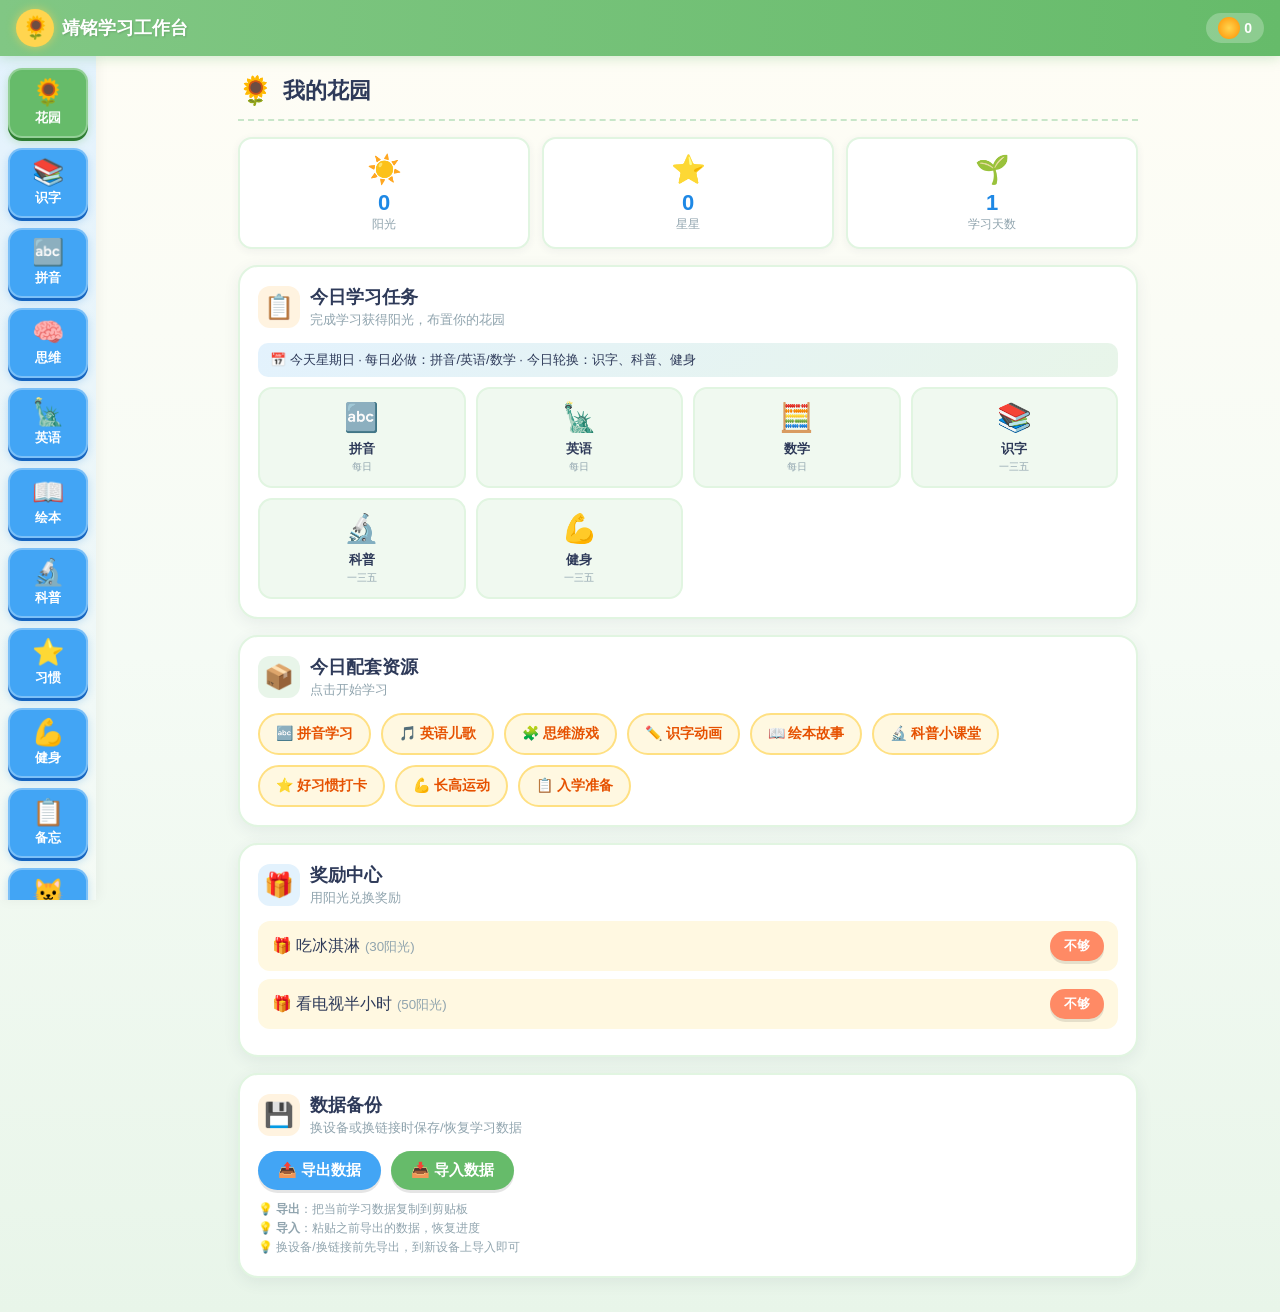
==== commit ceac76b0: "Add data backup/export/import feature to migrate progress across devices" ====
--- a/jingming-offline.html
+++ b/jingming-offline.html
@@ -1196,6 +1196,23 @@
                 </div>
                 <div id="homeRewards"></div>
             </div>
+            <div class="card">
+                <div class="card-header">
+                    <div class="card-icon" style="background:#FFF3E0;">💾</div>
+                    <div><div class="card-title">数据备份</div><div class="card-subtitle">换设备或换链接时保存/恢复学习数据</div></div>
+                </div>
+                <div style="display:flex;gap:10px;flex-wrap:wrap;margin-top:10px;">
+                    <button class="btn btn-blue" onclick="App.exportData()">📤 导出数据</button>
+                    <button class="btn btn-green" onclick="App.importData()">📥 导入数据</button>
+                </div>
+                <div style="margin-top:10px;font-size:12px;color:var(--text-light);line-height:1.6;">
+                    💡 <b>导出</b>：把当前学习数据复制到剪贴板<br>
+                    💡 <b>导入</b>：粘贴之前导出的数据，恢复进度<br>
+                    💡 换设备/换链接前先导出，到新设备上导入即可
+                </div>
+                <textarea id="dataTransferBox" style="display:none;width:100%;min-height:100px;margin-top:10px;font-size:11px;border-radius:8px;border:2px solid #E0E0E0;padding:8px;" placeholder="导出的数据会显示在这里，复制后到新设备粘贴导入..."></textarea>
+            </div>
+            </div>
         </div>
 
         <!-- 识字 -->
@@ -2584,6 +2601,43 @@
             speechSynthesis.speak(u);
         }
     },
+
+    exportData() {
+        const data = JSON.stringify(this.state);
+        const box = document.getElementById('dataTransferBox');
+        box.style.display = 'block';
+        box.value = data;
+        box.select();
+        try {
+            document.execCommand('copy');
+            this.toast('✅ 数据已导出并复制到剪贴板！');
+        } catch(e) {
+            this.toast('📋 数据已显示，请手动复制');
+        }
+    },
+
+    importData() {
+        const box = document.getElementById('dataTransferBox');
+        if (box.style.display === 'none' || !box.value.trim()) {
+            box.style.display = 'block';
+            box.focus();
+            this.toast('📋 请粘贴之前导出的数据到框中');
+            return;
+        }
+        try {
+            const data = JSON.parse(box.value.trim());
+            Object.assign(this.state, data);
+            this.saveData();
+            this.updateSun();
+            this.renderNav();
+            this.goto('home');
+            this.toast('✅ 数据导入成功！学习进度已恢复');
+            box.style.display = 'none';
+            box.value = '';
+        } catch(e) {
+            this.toast('❌ 数据格式错误，请检查粘贴的内容');
+        }
+    },
 };
 
 document.addEventListener('DOMContentLoaded', () => App.init());
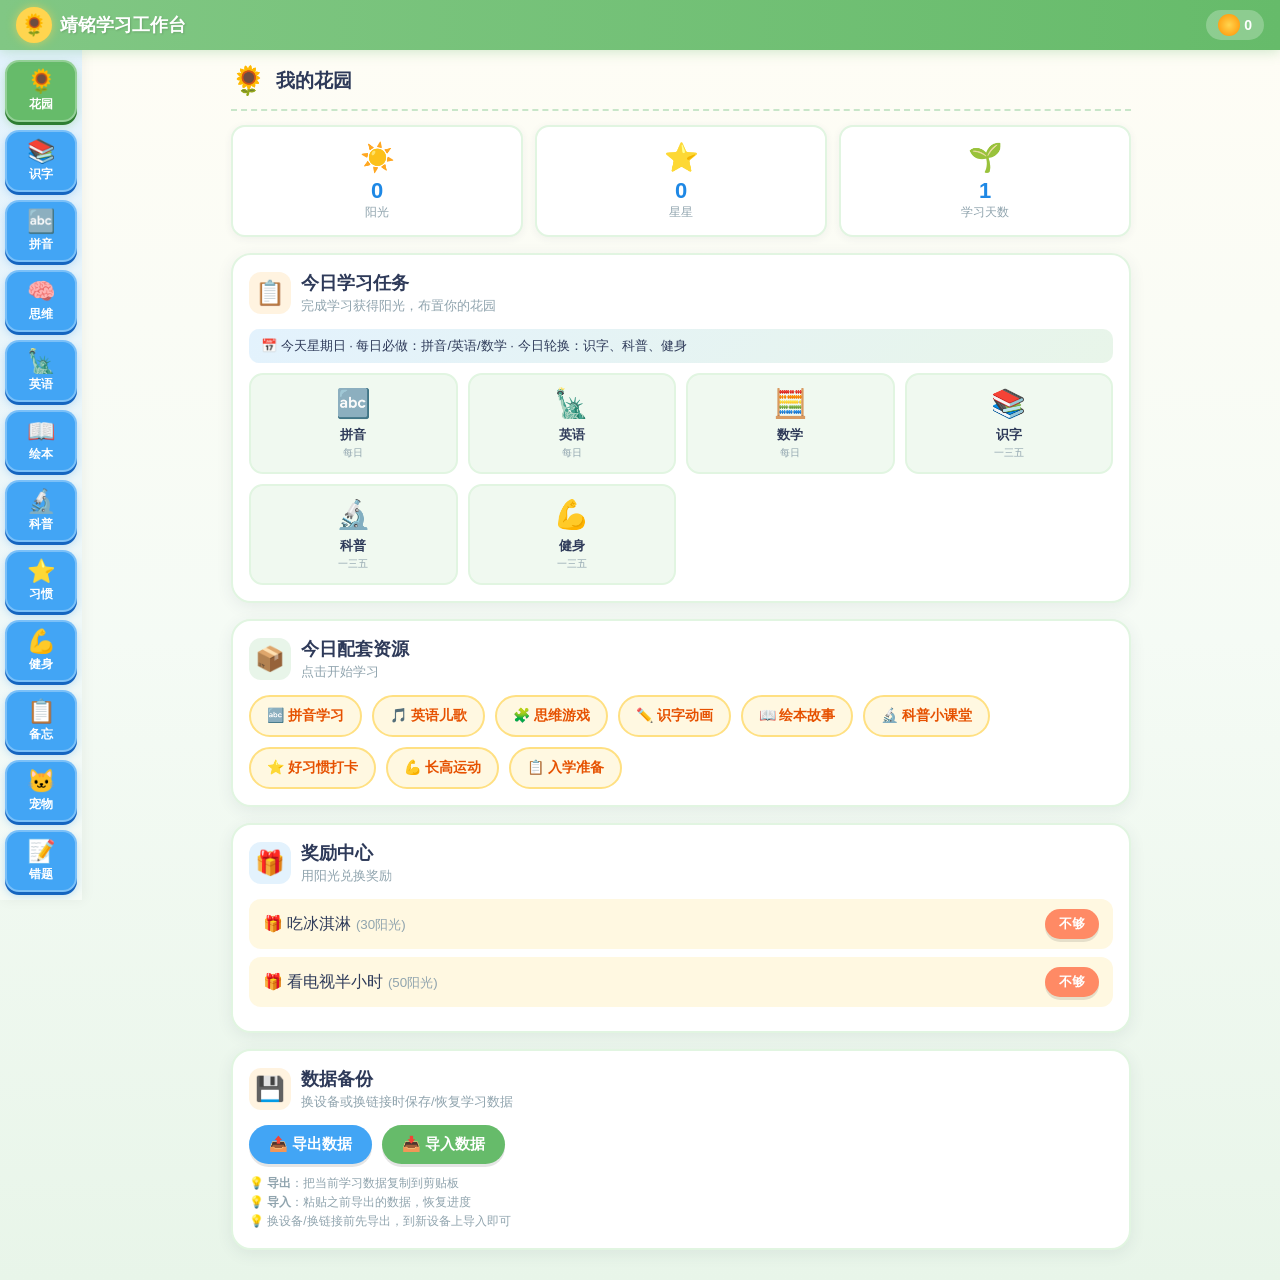
==== commit 19b5078b: "Optimize iPad layout: narrower sidebar, shorter top bar, more content space" ====
--- a/jingming-offline.html
+++ b/jingming-offline.html
@@ -985,70 +985,86 @@
 }
 
 /* ==================== 平板适配 (iPad mini 等) ==================== */
-/* 平板竖屏 768px~1024px */
+/* 平板竖屏 768px~1024px（iPad mini 竖屏等） */
 @media (min-width: 769px) and (max-width: 1024px) {
-    .sidebar { width: 88px; padding: 10px 4px; }
-    .nav-item { min-height: 66px; padding: 8px 2px; font-size: 12px; }
-    .nav-item .nav-icon { font-size: 24px; }
-    .content-area { margin-left: 88px; padding: 16px; }
-    .top-bar { padding: 0 16px; }
-    .logo-text { font-size: 20px; }
-    /* 内容卡片在平板上可以更宽 */
+    .top-bar { height: 48px; padding: 0 14px; }
+    .top-bar .logo-icon { width: 34px; height: 34px; font-size: 20px; }
+    .top-bar .logo-text { font-size: 17px; }
+    .main-container { margin-top: 48px; min-height: calc(100vh - 48px); }
+    .sidebar { width: 76px; top: 48px; padding: 8px 4px; gap: 6px; }
+    .nav-item { min-height: 58px; padding: 6px 2px; font-size: 11px; gap: 2px; }
+    .nav-item .nav-icon { font-size: 22px; }
+    .content-area { margin-left: 76px; padding: 12px; min-height: calc(100vh - 48px); }
+    .card { padding: 14px; border-radius: 16px; }
+    .card-header { gap: 8px; margin-bottom: 10px; }
+    .card-title { font-size: 15px; }
+    .card-subtitle { font-size: 11px; }
+    .page-title { font-size: 18px; margin-bottom: 12px; }
     .hanzi-grid { grid-template-columns: repeat(5, 1fr); }
     .pinyin-grid { grid-template-columns: repeat(6, 1fr); }
     .english-words { grid-template-columns: repeat(3, 1fr); }
     .daily-tasks { grid-template-columns: repeat(3, 1fr); }
     .resource-grid { grid-template-columns: repeat(3, 1fr); }
     .picturebook-list { grid-template-columns: repeat(3, 1fr); }
-    .pet-avatar { width: 170px; height: 170px; }
+    .pet-avatar { width: 150px; height: 150px; }
     .pet-stats { grid-template-columns: repeat(4, 1fr); }
     .pet-actions { grid-template-columns: repeat(5, 1fr); }
     .garden-stats { grid-template-columns: repeat(3, 1fr); }
 }
 
-/* 平板横屏 1025px~1366px, 高度≥768px */
+/* 平板横屏 1025px~1366px（iPad mini 横屏等） */
 @media (min-width: 1025px) and (max-width: 1366px) {
-    .sidebar { width: 96px; }
-    .nav-item { min-height: 70px; font-size: 13px; }
-    .nav-item .nav-icon { font-size: 26px; }
-    .content-area { margin-left: 96px; padding: 18px; }
+    .top-bar { height: 50px; padding: 0 16px; }
+    .top-bar .logo-icon { width: 36px; height: 36px; font-size: 21px; }
+    .top-bar .logo-text { font-size: 18px; }
+    .main-container { margin-top: 50px; min-height: calc(100vh - 50px); }
+    .sidebar { width: 82px; top: 50px; padding: 10px 5px; gap: 8px; }
+    .nav-item { min-height: 62px; padding: 7px 2px; font-size: 12px; gap: 3px; }
+    .nav-item .nav-icon { font-size: 23px; }
+    .content-area { margin-left: 82px; padding: 14px; min-height: calc(100vh - 50px); }
+    .card { padding: 16px; }
+    .page-title { font-size: 19px; margin-bottom: 14px; }
     .hanzi-grid { grid-template-columns: repeat(6, 1fr); }
     .pinyin-grid { grid-template-columns: repeat(8, 1fr); }
     .english-words { grid-template-columns: repeat(4, 1fr); }
     .daily-tasks { grid-template-columns: repeat(4, 1fr); }
     .resource-grid { grid-template-columns: repeat(3, 1fr); }
     .picturebook-list { grid-template-columns: repeat(4, 1fr); }
-    .pet-avatar { width: 190px; height: 190px; }
+    .pet-avatar { width: 160px; height: 160px; }
     .pet-stats { grid-template-columns: repeat(4, 1fr); }
     .pet-actions { grid-template-columns: repeat(5, 1fr); }
 }
 
 /* 平板横屏特殊：高度<500px（如iPad mini分屏模式） */
 @media (max-width: 1024px) and (orientation: landscape) and (max-height: 500px) {
+    .top-bar { height: 44px; }
+    .main-container { margin-top: 44px; min-height: calc(100vh - 44px); }
     .sidebar {
-        width: 100%; height: 56px;
-        top: 56px; left: 0; right: 0; bottom: auto;
+        width: 100%; height: 52px;
+        top: 44px; left: 0; right: 0; bottom: auto;
         flex-direction: row;
         overflow-x: auto;
         padding: 4px 6px;
     }
-    .nav-item { min-width: 64px; min-height: 44px; flex-direction: column; font-size: 10px; }
-    .nav-item .nav-icon { font-size: 20px; }
-    .content-area { margin-left: 0; margin-top: 56px; padding: 10px; }
-    .pet-avatar { width: 120px; height: 120px; }
+    .nav-item { min-width: 60px; min-height: 40px; flex-direction: column; font-size: 9px; }
+    .nav-item .nav-icon { font-size: 18px; }
+    .content-area { margin-left: 0; margin-top: 52px; padding: 10px; min-height: calc(100vh - 96px); }
+    .pet-avatar { width: 110px; height: 110px; }
 }
 
 /* 横屏优化 */
 @media (max-width: 900px) and (orientation: landscape) and (max-height: 500px) {
+    .top-bar { height: 44px; }
+    .main-container { margin-top: 44px; }
     .sidebar {
-        width: 100%; height: 60px;
-        top: 56px; left: 0; right: 0; bottom: auto;
+        width: 100%; height: 54px;
+        top: 44px; left: 0; right: 0; bottom: auto;
         flex-direction: row;
         overflow-x: auto;
-        padding: 6px;
+        padding: 5px;
     }
-    .nav-item { min-width: 70px; min-height: 48px; flex-direction: column; }
-    .content-area { margin-left: 0; margin-top: 60px; }
+    .nav-item { min-width: 66px; min-height: 42px; flex-direction: column; }
+    .content-area { margin-left: 0; margin-top: 54px; }
 }
 
 /* ==================== 健身饮食 ==================== */
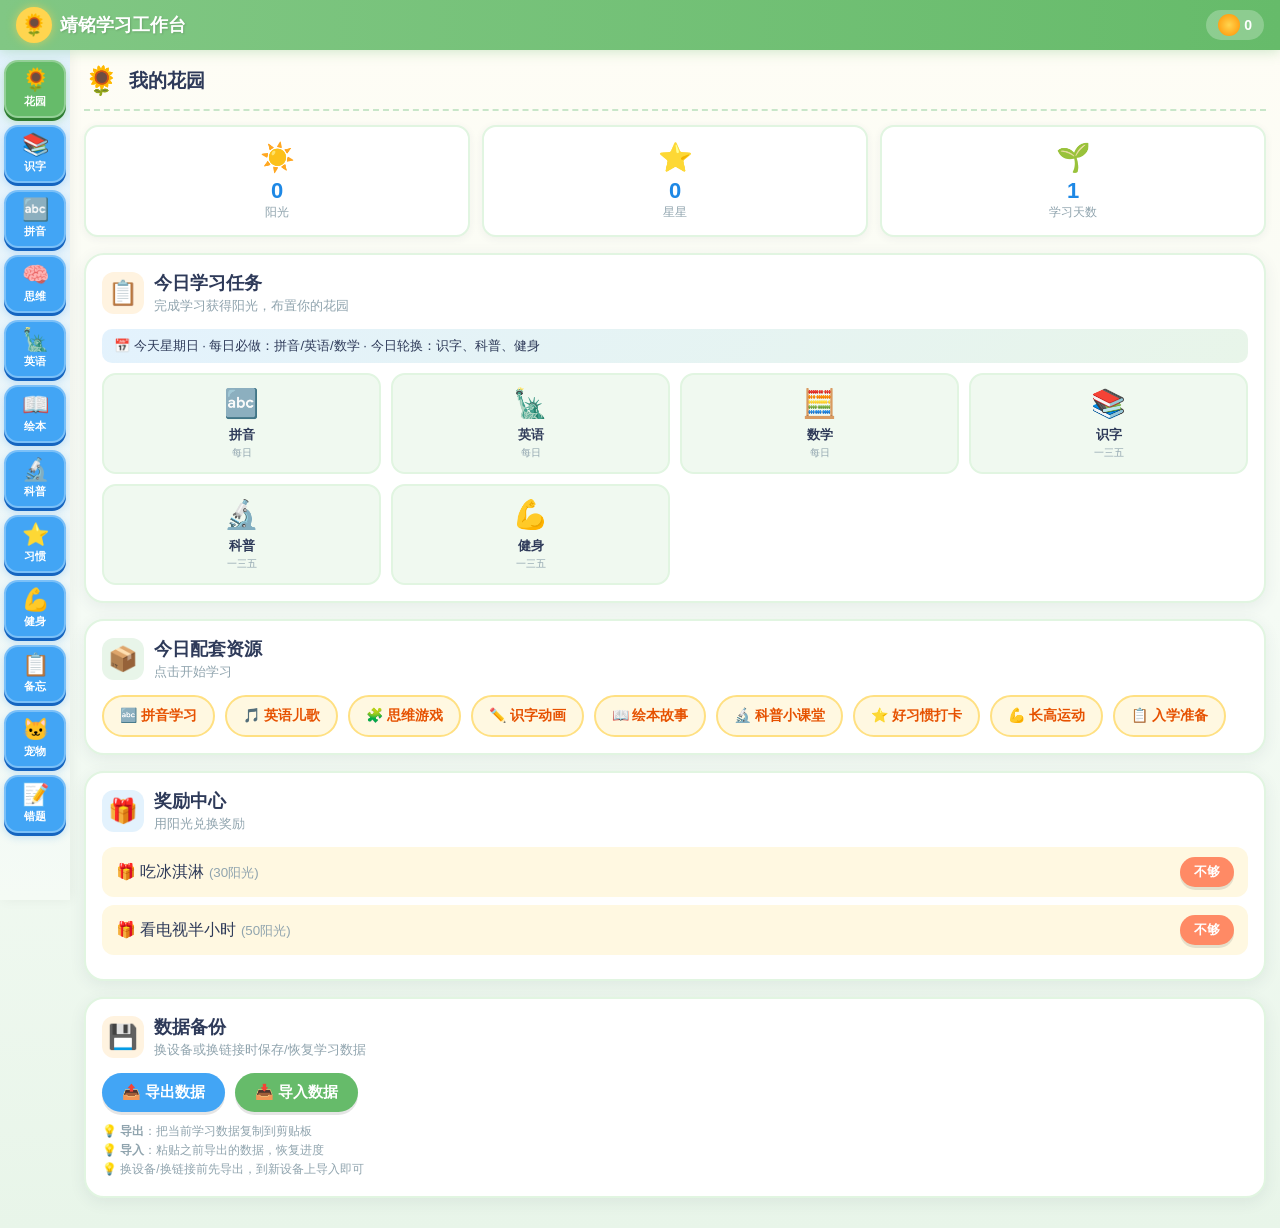
==== commit 2fc185ca: "fix: 收窄 iPad 侧边栏并移除内容区 900px 宽度限制，修复横屏/竖屏填充问题" ====
--- a/jingming-offline.html
+++ b/jingming-offline.html
@@ -129,7 +129,7 @@
 .sidebar {
     position: fixed;
     left: 0; top: 56px; bottom: 0;
-    width: 90px;
+    width: 70px;
     background: linear-gradient(180deg, #E3F2FD 0%, #F5FBF5 100%);
     padding: 12px 8px;
     overflow-y: auto;
@@ -189,7 +189,7 @@
 
 /* 内容区 */
 .content-area {
-    margin-left: 90px;
+    margin-left: 70px;
     flex: 1;
     padding: 16px;
     min-height: calc(100vh - 56px);
@@ -198,8 +198,7 @@
 .content-section {
     display: none;
     animation: fadeIn 0.4s ease;
-    max-width: 900px;
-    margin: 0 auto;
+    width: 100%;
 }
 
 .content-section.active { display: block; }
@@ -974,14 +973,69 @@
 
 /* 响应式 */
 @media (max-width: 768px) {
-    .sidebar { width: 72px; padding: 10px 6px; }
-    .nav-item { min-height: 62px; padding: 8px 2px; font-size: 11px; }
-    .nav-item .nav-icon { font-size: 22px; }
-    .content-area { margin-left: 72px; padding: 12px; }
-    .pet-avatar { width: 140px; height: 140px; }
+    .top-bar { height: 48px; padding: 0 14px; }
+    .top-bar .logo-icon { width: 34px; height: 34px; font-size: 20px; }
+    .top-bar .logo-text { font-size: 17px; }
+    .main-container { margin-top: 48px; min-height: calc(100vh - 48px); }
+    .sidebar { width: 64px; top: 48px; padding: 8px 4px; gap: 6px; }
+    .nav-item { min-height: 54px; padding: 6px 2px; font-size: 10px; gap: 2px; }
+    .nav-item .nav-icon { font-size: 20px; }
+    .content-area { margin-left: 64px; padding: 12px; min-height: calc(100vh - 48px); }
+    .card { padding: 14px; border-radius: 16px; }
+    .card-title { font-size: 15px; }
+    .card-subtitle { font-size: 11px; }
+    .page-title { font-size: 18px; margin-bottom: 12px; }
+    .hanzi-grid { grid-template-columns: repeat(4, 1fr); }
+    .hanzi-card { padding: 10px 6px; }
+    .hanzi-char { font-size: 32px; }
+    .hanzi-pinyin { font-size: 12px; }
+    .hanzi-read-btn { padding: 5px 0; font-size: 11px; }
+    .pinyin-grid { grid-template-columns: repeat(5, 1fr); }
+    .pinyin-card { padding: 8px 4px; }
+    .pinyin-letter { font-size: 22px; }
+    .pinyin-word { font-size: 14px; }
+    .english-words { grid-template-columns: repeat(3, 1fr); }
+    .daily-tasks { grid-template-columns: repeat(3, 1fr); }
+    .resource-grid { grid-template-columns: repeat(3, 1fr); }
+    .picturebook-list { grid-template-columns: repeat(3, 1fr); }
+    .book-card { padding: 12px 8px; }
+    .book-card .book-icon { font-size: 34px; }
+    .book-card .book-title { font-size: 13px; }
+    .math-question { padding: 10px; margin-bottom: 8px; }
+    .math-expression { font-size: 18px; }
+    .math-input { width: 56px; padding: 6px; font-size: 16px; }
+    .habit-card { padding: 12px; margin-bottom: 10px; }
+    .habit-icon { font-size: 22px; }
+    .habit-title { font-size: 15px; }
+    .habit-desc { font-size: 12px; }
+    .habit-subdesc { font-size: 11px; margin-bottom: 8px; }
+    .habit-item { padding: 9px; margin-bottom: 7px; }
+    .habit-item-name { font-size: 13px; }
+    .habit-btn { padding: 5px 12px; font-size: 12px; }
+    .fitness-card { padding: 9px; margin-bottom: 6px; }
+    .fitness-icon { width: 40px; height: 40px; font-size: 22px; }
+    .fitness-name { font-size: 14px; }
+    .fitness-detail { font-size: 11px; }
+    .food-card { padding: 9px; margin-bottom: 6px; }
+    .food-icon { width: 40px; height: 40px; font-size: 22px; }
+    .food-name { font-size: 14px; }
+    .food-desc { font-size: 11px; }
+    .memo-item { padding: 8px 10px; margin-bottom: 5px; }
+    .memo-check { font-size: 18px; }
+    .memo-text { font-size: 12px; }
+    .pet-container { padding: 16px; }
+    .pet-avatar { width: 150px; height: 150px; }
+    .pet-name { font-size: 18px; }
+    .pet-level { font-size: 12px; }
+    .pet-stats { grid-template-columns: repeat(4, 1fr); }
+    .pet-stat { padding: 8px; }
+    .pet-stat-value { font-size: 14px; }
     .pet-actions { grid-template-columns: repeat(5, 1fr); }
+    .pet-action { padding: 8px 2px; }
+    .pet-action .action-icon { font-size: 22px; }
+    .pet-action .action-name { font-size: 11px; }
+    .wrong-card { padding: 10px; margin-bottom: 8px; }
     .garden-stats { grid-template-columns: repeat(3, 1fr); }
-    .hanzi-grid { grid-template-columns: repeat(3, 1fr); }
 }
 
 /* ==================== 平板适配 (iPad mini 等) ==================== */
@@ -991,24 +1045,65 @@
     .top-bar .logo-icon { width: 34px; height: 34px; font-size: 20px; }
     .top-bar .logo-text { font-size: 17px; }
     .main-container { margin-top: 48px; min-height: calc(100vh - 48px); }
-    .sidebar { width: 76px; top: 48px; padding: 8px 4px; gap: 6px; }
-    .nav-item { min-height: 58px; padding: 6px 2px; font-size: 11px; gap: 2px; }
-    .nav-item .nav-icon { font-size: 22px; }
-    .content-area { margin-left: 76px; padding: 12px; min-height: calc(100vh - 48px); }
+    .sidebar { width: 64px; top: 48px; padding: 8px 4px; gap: 6px; }
+    .nav-item { min-height: 54px; padding: 6px 2px; font-size: 10px; gap: 2px; }
+    .nav-item .nav-icon { font-size: 20px; }
+    .content-area { margin-left: 64px; padding: 12px; min-height: calc(100vh - 48px); }
     .card { padding: 14px; border-radius: 16px; }
     .card-header { gap: 8px; margin-bottom: 10px; }
     .card-title { font-size: 15px; }
     .card-subtitle { font-size: 11px; }
     .page-title { font-size: 18px; margin-bottom: 12px; }
     .hanzi-grid { grid-template-columns: repeat(5, 1fr); }
+    .hanzi-card { padding: 10px 6px; }
+    .hanzi-char { font-size: 32px; }
+    .hanzi-pinyin { font-size: 12px; }
+    .hanzi-read-btn { padding: 5px 0; font-size: 11px; }
     .pinyin-grid { grid-template-columns: repeat(6, 1fr); }
+    .pinyin-card { padding: 8px 4px; }
+    .pinyin-letter { font-size: 22px; }
+    .pinyin-word { font-size: 14px; }
     .english-words { grid-template-columns: repeat(3, 1fr); }
     .daily-tasks { grid-template-columns: repeat(3, 1fr); }
     .resource-grid { grid-template-columns: repeat(3, 1fr); }
     .picturebook-list { grid-template-columns: repeat(3, 1fr); }
+    .book-card { padding: 12px 8px; }
+    .book-card .book-icon { font-size: 34px; }
+    .book-card .book-title { font-size: 13px; }
+    .math-question { padding: 10px; margin-bottom: 8px; }
+    .math-expression { font-size: 18px; }
+    .math-input { width: 56px; padding: 6px; font-size: 16px; }
+    .habit-card { padding: 12px; margin-bottom: 10px; }
+    .habit-icon { font-size: 22px; }
+    .habit-title { font-size: 15px; }
+    .habit-desc { font-size: 12px; }
+    .habit-subdesc { font-size: 11px; margin-bottom: 8px; }
+    .habit-item { padding: 9px; margin-bottom: 7px; }
+    .habit-item-name { font-size: 13px; }
+    .habit-btn { padding: 5px 12px; font-size: 12px; }
+    .fitness-card { padding: 9px; margin-bottom: 6px; }
+    .fitness-icon { width: 40px; height: 40px; font-size: 22px; }
+    .fitness-name { font-size: 14px; }
+    .fitness-detail { font-size: 11px; }
+    .food-card { padding: 9px; margin-bottom: 6px; }
+    .food-icon { width: 40px; height: 40px; font-size: 22px; }
+    .food-name { font-size: 14px; }
+    .food-desc { font-size: 11px; }
+    .memo-item { padding: 8px 10px; margin-bottom: 5px; }
+    .memo-check { font-size: 18px; }
+    .memo-text { font-size: 12px; }
+    .pet-container { padding: 16px; }
     .pet-avatar { width: 150px; height: 150px; }
+    .pet-name { font-size: 18px; }
+    .pet-level { font-size: 12px; }
     .pet-stats { grid-template-columns: repeat(4, 1fr); }
+    .pet-stat { padding: 8px; }
+    .pet-stat-value { font-size: 14px; }
     .pet-actions { grid-template-columns: repeat(5, 1fr); }
+    .pet-action { padding: 8px 2px; }
+    .pet-action .action-icon { font-size: 22px; }
+    .pet-action .action-name { font-size: 11px; }
+    .wrong-card { padding: 10px; margin-bottom: 8px; }
     .garden-stats { grid-template-columns: repeat(3, 1fr); }
 }
 
@@ -1018,21 +1113,62 @@
     .top-bar .logo-icon { width: 36px; height: 36px; font-size: 21px; }
     .top-bar .logo-text { font-size: 18px; }
     .main-container { margin-top: 50px; min-height: calc(100vh - 50px); }
-    .sidebar { width: 82px; top: 50px; padding: 10px 5px; gap: 8px; }
-    .nav-item { min-height: 62px; padding: 7px 2px; font-size: 12px; gap: 3px; }
-    .nav-item .nav-icon { font-size: 23px; }
-    .content-area { margin-left: 82px; padding: 14px; min-height: calc(100vh - 50px); }
+    .sidebar { width: 70px; top: 50px; padding: 10px 4px; gap: 7px; }
+    .nav-item { min-height: 56px; padding: 7px 2px; font-size: 11px; gap: 3px; }
+    .nav-item .nav-icon { font-size: 22px; }
+    .content-area { margin-left: 70px; padding: 14px; min-height: calc(100vh - 50px); }
     .card { padding: 16px; }
     .page-title { font-size: 19px; margin-bottom: 14px; }
     .hanzi-grid { grid-template-columns: repeat(6, 1fr); }
+    .hanzi-card { padding: 12px 8px; }
+    .hanzi-char { font-size: 34px; }
+    .hanzi-pinyin { font-size: 12px; }
+    .hanzi-read-btn { padding: 6px 0; font-size: 12px; }
     .pinyin-grid { grid-template-columns: repeat(8, 1fr); }
+    .pinyin-card { padding: 10px 6px; }
+    .pinyin-letter { font-size: 24px; }
+    .pinyin-word { font-size: 15px; }
     .english-words { grid-template-columns: repeat(4, 1fr); }
     .daily-tasks { grid-template-columns: repeat(4, 1fr); }
     .resource-grid { grid-template-columns: repeat(3, 1fr); }
     .picturebook-list { grid-template-columns: repeat(4, 1fr); }
+    .book-card { padding: 14px 10px; }
+    .book-card .book-icon { font-size: 36px; }
+    .book-card .book-title { font-size: 14px; }
+    .math-question { padding: 12px; margin-bottom: 9px; }
+    .math-expression { font-size: 20px; }
+    .math-input { width: 62px; padding: 7px; font-size: 17px; }
+    .habit-card { padding: 14px; margin-bottom: 12px; }
+    .habit-icon { font-size: 24px; }
+    .habit-title { font-size: 16px; }
+    .habit-desc { font-size: 13px; }
+    .habit-subdesc { font-size: 11px; margin-bottom: 10px; }
+    .habit-item { padding: 10px; margin-bottom: 8px; }
+    .habit-item-name { font-size: 14px; }
+    .habit-btn { padding: 6px 14px; font-size: 12px; }
+    .fitness-card { padding: 10px; margin-bottom: 7px; }
+    .fitness-icon { width: 42px; height: 42px; font-size: 24px; }
+    .fitness-name { font-size: 15px; }
+    .fitness-detail { font-size: 12px; }
+    .food-card { padding: 10px; margin-bottom: 7px; }
+    .food-icon { width: 42px; height: 42px; font-size: 24px; }
+    .food-name { font-size: 15px; }
+    .food-desc { font-size: 12px; }
+    .memo-item { padding: 9px 11px; margin-bottom: 5px; }
+    .memo-check { font-size: 20px; }
+    .memo-text { font-size: 13px; }
+    .pet-container { padding: 18px; }
     .pet-avatar { width: 160px; height: 160px; }
+    .pet-name { font-size: 19px; }
+    .pet-level { font-size: 13px; }
     .pet-stats { grid-template-columns: repeat(4, 1fr); }
+    .pet-stat { padding: 9px; }
+    .pet-stat-value { font-size: 15px; }
     .pet-actions { grid-template-columns: repeat(5, 1fr); }
+    .pet-action { padding: 9px 3px; }
+    .pet-action .action-icon { font-size: 24px; }
+    .pet-action .action-name { font-size: 11px; }
+    .wrong-card { padding: 12px; margin-bottom: 9px; }
 }
 
 /* 平板横屏特殊：高度<500px（如iPad mini分屏模式） */
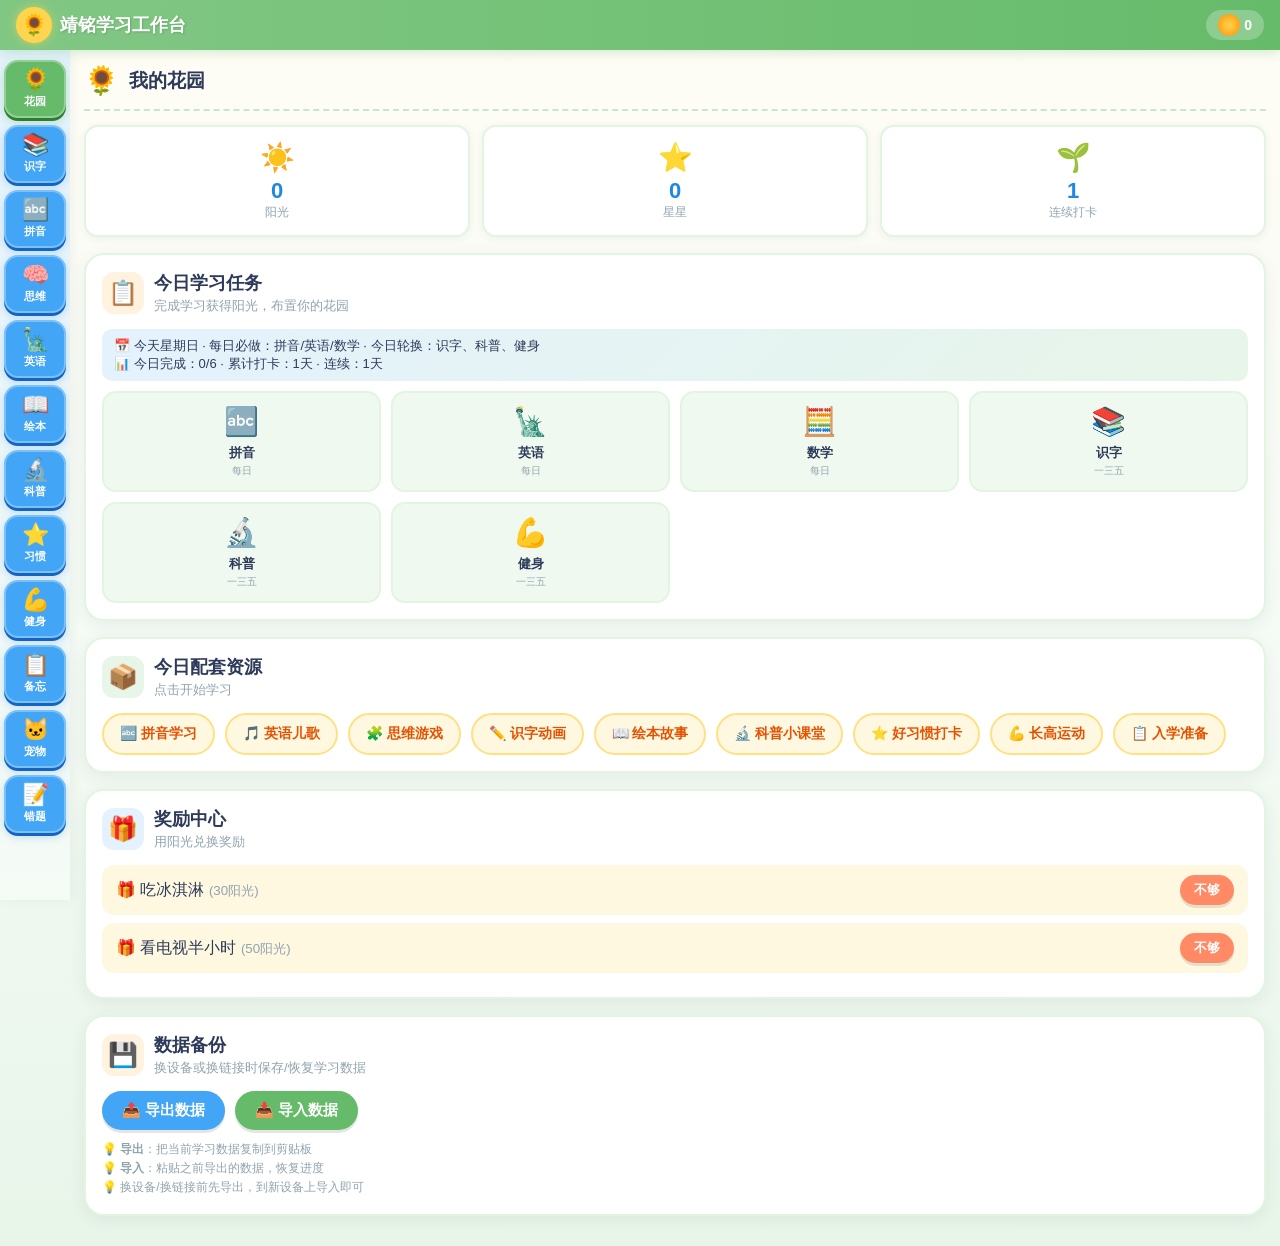
==== commit c343d5fe: "fix: 修复每日打卡不重置和打卡天数统计 bug，新增连续打卡和累计打卡显示" ====
--- a/jingming-offline.html
+++ b/jingming-offline.html
@@ -1314,7 +1314,7 @@
             <div class="garden-stats">
                 <div class="stat-card"><div class="stat-icon">☀️</div><div class="stat-value" id="homeSun">0</div><div class="stat-label">阳光</div></div>
                 <div class="stat-card"><div class="stat-icon">⭐</div><div class="stat-value" id="homeStar">0</div><div class="stat-label">星星</div></div>
-                <div class="stat-card"><div class="stat-icon">🌱</div><div class="stat-value" id="homeDay">1</div><div class="stat-label">学习天数</div></div>
+                <div class="stat-card"><div class="stat-icon">🌱</div><div class="stat-value" id="homeDay">1</div><div class="stat-label">连续打卡</div></div>
             </div>
             <div class="card">
                 <div class="card-header">
@@ -2135,6 +2135,7 @@
 
     init() {
         this.loadData();
+        this.dailyReset();
         this.renderNav();
         this.renderHome();
         this.renderHanzi();
@@ -2161,6 +2162,41 @@
         localStorage.setItem('jingmingStudyV2', JSON.stringify(this.state));
     },
 
+    // 获取今天日期字符串 YYYY-MM-DD
+    todayStr() {
+        const d = new Date();
+        return `${d.getFullYear()}-${String(d.getMonth()+1).padStart(2,'0')}-${String(d.getDate()).padStart(2,'0')}`;
+    },
+
+    // 每日重置：新的一天自动清空打卡状态，记录打卡日期
+    dailyReset() {
+        const today = this.todayStr();
+        if (this.state.lastActiveDate !== today) {
+            this.state.tasksCompleted = { hanzi:false, math:false, english:false, science:false, habit:false, picturebook:false };
+            if (!this.state.habitsTotal) this.state.habitsTotal = {};
+            this.state.habits = {};
+            if (!this.state.checkinDates) this.state.checkinDates = {};
+            this.state.checkinDates[today] = true;
+            this.state.lastActiveDate = today;
+            this.saveData();
+        }
+    },
+
+    // 计算连续打卡天数
+    streakDays() {
+        const dates = Object.keys(this.state.checkinDates || {}).sort();
+        if (dates.length === 0) return 1;
+        let streak = 1;
+        for (let i = dates.length - 1; i > 0; i--) {
+            const prev = new Date(dates[i-1]);
+            const curr = new Date(dates[i]);
+            const diff = (curr - prev) / (1000 * 60 * 60 * 24);
+            if (diff === 1) streak++;
+            else break;
+        }
+        return streak;
+    },
+
     updateSun() {
         document.getElementById('sunCount').textContent = this.state.sun;
         const homeSun = document.getElementById('homeSun');
@@ -2168,7 +2204,7 @@
         const homeStar = document.getElementById('homeStar');
         if (homeStar) homeStar.textContent = this.state.star;
         const homeDay = document.getElementById('homeDay');
-        if (homeDay) homeDay.textContent = Object.keys(this.state.checkinDates).length + 1;
+        if (homeDay) homeDay.textContent = this.streakDays();
     },
 
     addSun(amount, reason='') {
@@ -2242,11 +2278,13 @@
             </div>`;
         }).join('');
 
-        // 显示今天星期几 + 课表说明
+        // 显示今天星期几 + 课表说明 + 今日进度
         const weekNames = ['日','一','二','三','四','五','六'];
         const todayLabel = `星期${weekNames[dayOfWeek]}`;
+        const doneCount = tasks.filter(t => this.state.tasksCompleted[t.id]).length;
+        const totalDays = Object.keys(this.state.checkinDates || {}).length;
         const scheduleNote = document.getElementById('scheduleNote');
-        if (scheduleNote) scheduleNote.innerHTML = `📅 今天${todayLabel} · 每日必做：拼音/英语/数学 · 今日轮换：${rotation.map(t=>t.name).join('、')}`;
+        if (scheduleNote) scheduleNote.innerHTML = `📅 今天${todayLabel} · 每日必做：拼音/英语/数学 · 今日轮换：${rotation.map(t=>t.name).join('、')}<br>📊 今日完成：${doneCount}/${tasks.length} · 累计打卡：${totalDays}天 · 连续：${this.streakDays()}天`;
 
         document.getElementById('homeRewards').innerHTML = REWARD_LIST.slice(0,2).map(r => {
             const can = this.state.sun >= r.cost;
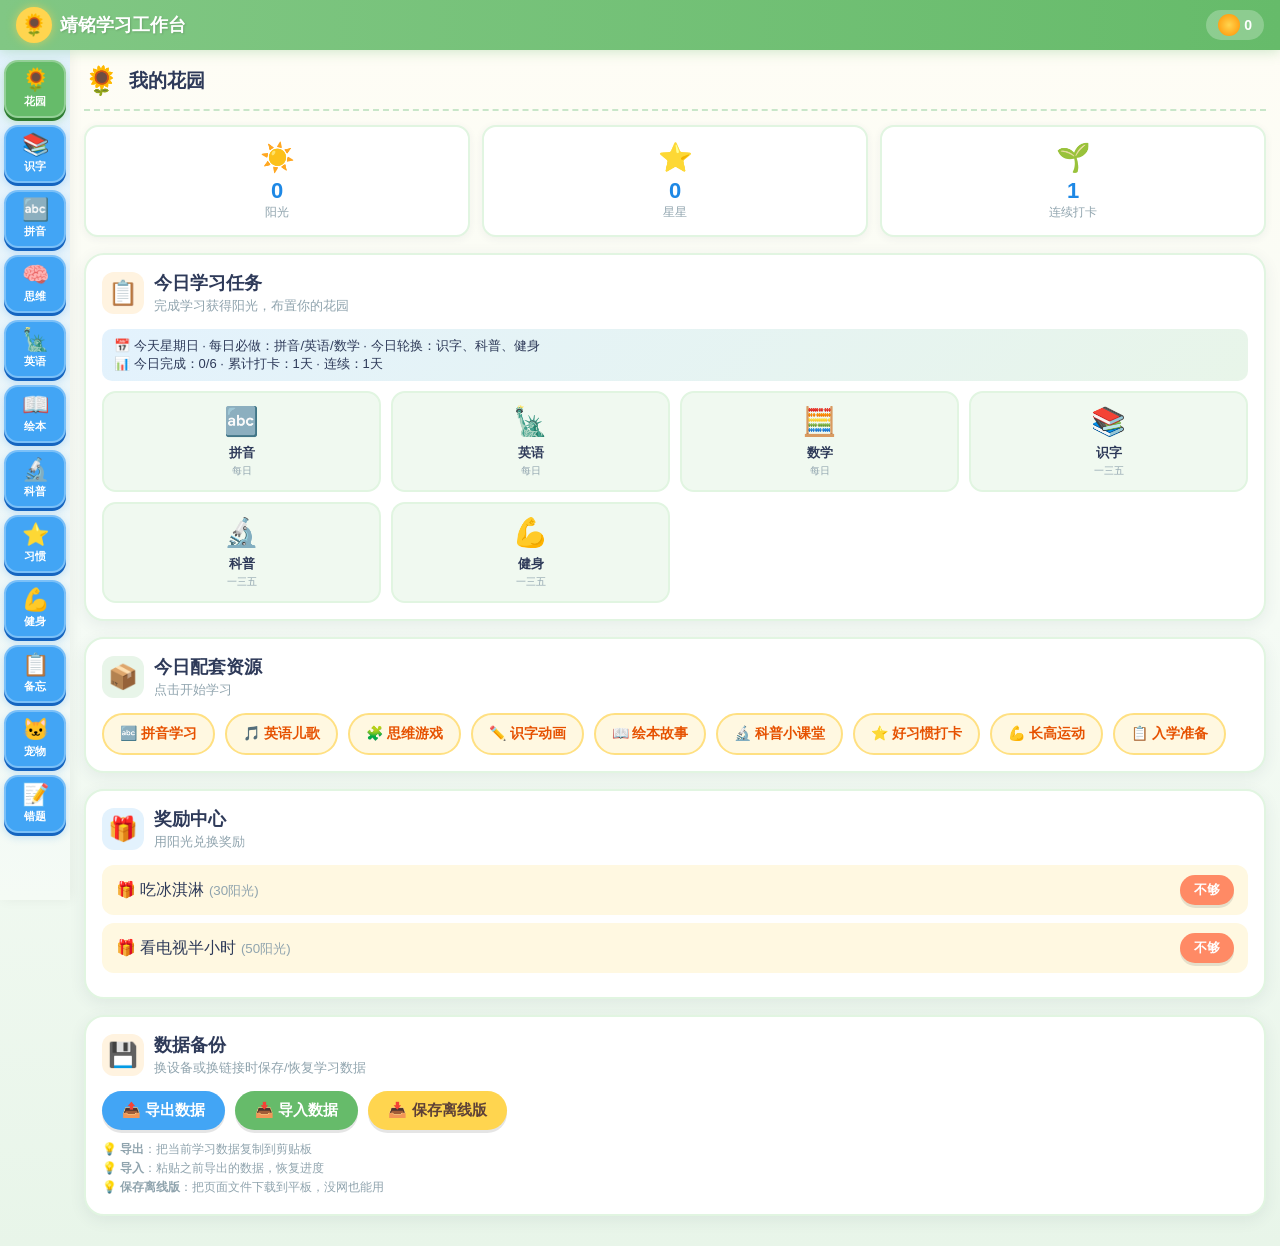
==== commit 960bd4d4: "feat: 首页增加一键保存离线版按钮，方便下载到本地使用" ====
--- a/jingming-offline.html
+++ b/jingming-offline.html
@@ -1356,11 +1356,12 @@
                 <div style="display:flex;gap:10px;flex-wrap:wrap;margin-top:10px;">
                     <button class="btn btn-blue" onclick="App.exportData()">📤 导出数据</button>
                     <button class="btn btn-green" onclick="App.importData()">📥 导入数据</button>
+                    <button class="btn btn-yellow" onclick="App.downloadOffline()">📥 保存离线版</button>
                 </div>
                 <div style="margin-top:10px;font-size:12px;color:var(--text-light);line-height:1.6;">
                     💡 <b>导出</b>：把当前学习数据复制到剪贴板<br>
                     💡 <b>导入</b>：粘贴之前导出的数据，恢复进度<br>
-                    💡 换设备/换链接前先导出，到新设备上导入即可
+                    💡 <b>保存离线版</b>：把页面文件下载到平板，没网也能用
                 </div>
                 <textarea id="dataTransferBox" style="display:none;width:100%;min-height:100px;margin-top:10px;font-size:11px;border-radius:8px;border:2px solid #E0E0E0;padding:8px;" placeholder="导出的数据会显示在这里，复制后到新设备粘贴导入..."></textarea>
             </div>
@@ -2828,6 +2829,21 @@
             this.toast('❌ 数据格式错误，请检查粘贴的内容');
         }
     },
+
+    // 下载离线版文件到本地
+    downloadOffline() {
+        const html = document.documentElement.outerHTML;
+        const blob = new Blob([html], { type: 'text/html' });
+        const url = URL.createObjectURL(blob);
+        const a = document.createElement('a');
+        a.href = url;
+        a.download = '靖铭学习工作台-离线版.html';
+        document.body.appendChild(a);
+        a.click();
+        document.body.removeChild(a);
+        URL.revokeObjectURL(url);
+        this.toast('📥 离线版已开始下载，请去"文件"App查看');
+    },
 };
 
 document.addEventListener('DOMContentLoaded', () => App.init());
